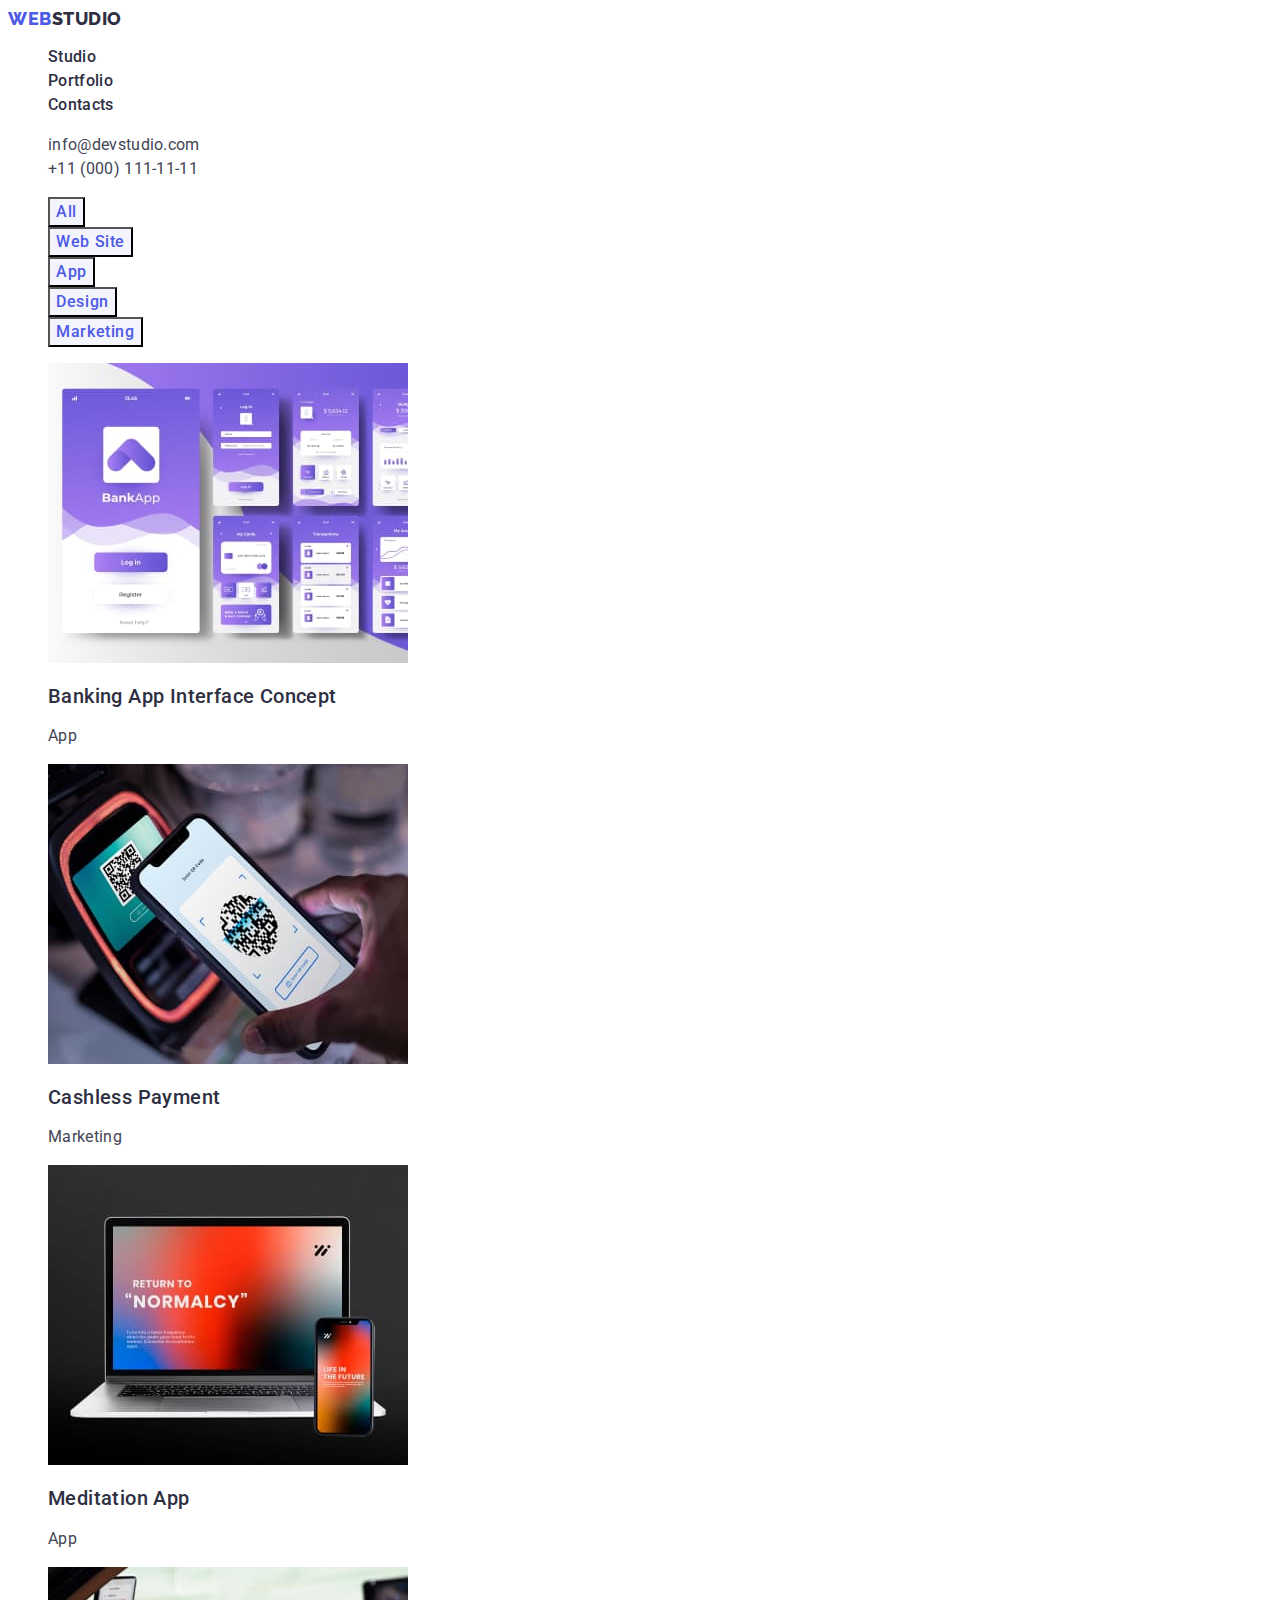
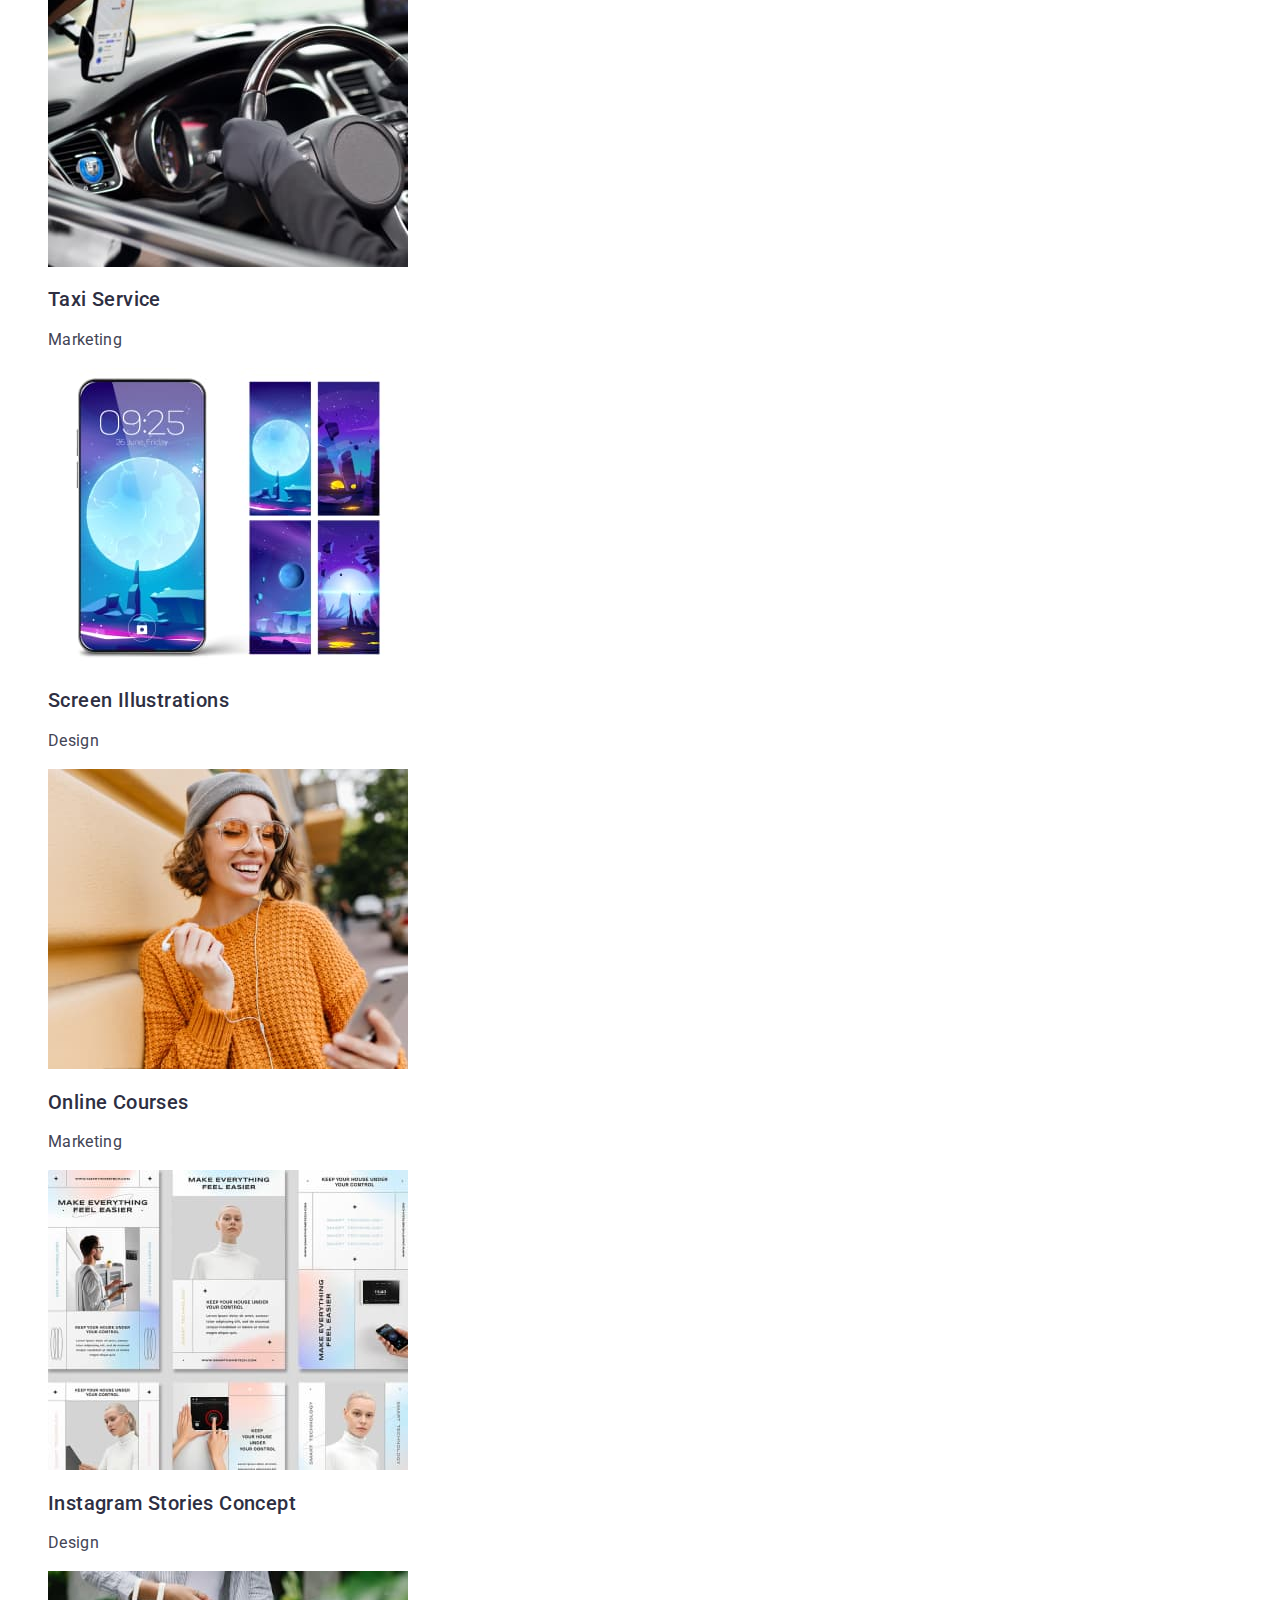
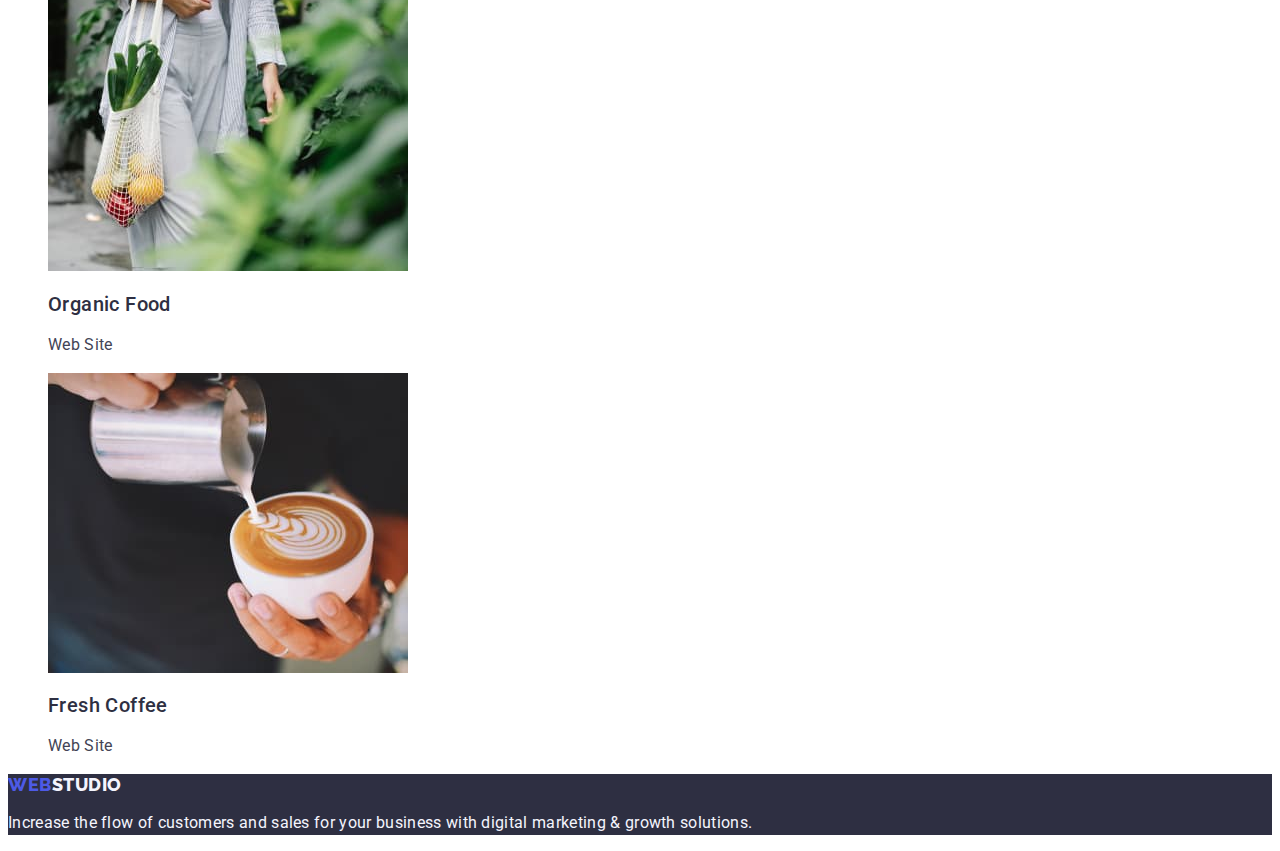
==== portfolio.html @ 38e93a8c "start" ====
<!DOCTYPE html>
<html lang="en">

<head>
    <meta charset="UTF-8">
    <meta http-equiv="X-UA-Compatible" content="IE=edge">
    <meta name="viewport" content="width=device-width, initial-scale=1.0">
    <link rel="preconnect" href="https://fonts.googleapis.com">
    <link rel="preconnect" href="https://fonts.gstatic.com" crossorigin>
    <link
        href="https://fonts.googleapis.com/css2?family=Raleway:wght@800&family=Roboto:wght@400;500;700;900&display=swap"
        rel="stylesheet">
    <title>WEBSTUDIO</title>
    <link rel="stylesheet" href="./css/styles.css">
</head>

<body>
    <header class="header">
        <nav class="header-title">
            <a href="./index.html" class="header-logo link">Web<span class="span">Studio</span></a>
            <ul class="header-navigation list">
                <li><a href="./index.html" class="header-navigation-item link">Studio</a></li>
                <li><a href="./portfolio.html" class="header-navigation-item link">Portfolio</a></li>
                <li><a href="" class="header-navigation-item link">Contacts</a></li>
            </ul>
        </nav>
        <address class="header-adress list">
            <ul class="header-adress-navigation list">
                <li><a href=" mailto:info@devstudio.com" class="header-adress-item link">info@devstudio.com</a>
                </li>
                <li><a href="tel:+110001111111" class="header-adress-item link">+11 (000) 111-11-11</a></li>
            </ul>
        </address>
    </header>

    <main>
        <section class="section">
            <h1 hidden>Product</h1>

            <ul class="section-list list">
                <li><button type="button" class="button-list">All</button></li>
                <li><button type="button" class="button-list">Web Site</button></li>
                <li><button type="button" class="button-list">App</button></li>
                <li><button type="button" class="button-list">Design</button></li>
                <li><button type="button" class="button-list">Marketing</button></li>
            </ul>

            <ul class="section-list list">
                <li>
                    <a class="portfolio-link link">
                        <img src="./images/img8.jpg" alt="Banking App Interface Concept" class="img-product" width="360"
                            height="300">
                        <h2 class="section-title">Banking App Interface Concept</h2>
                        <p class="section-text">App</p>
                    </a>
                </li>
                <li>
                    <a class="portfolio-link link">
                        <img src="./images/img9.jpg" alt="Cashless Payment" class="img-product" width="360"
                            height="300">
                        <h2 class="section-title">Cashless Payment</h2>
                        <p class="section-text">Marketing</p>
                    </a>
                </li>
                <li>
                    <a class="product link">
                        <img src="./images/img10.jpg" alt="Meditation App" class="img-product" width="360" height="300">
                        <h2 class="section-title">Meditation App</h2>
                        <p class="section-text">App</p>
                    </a>
                </li>


                <li>
                    <a class="product link">
                        <img src="./images/img11.jpg" alt="Taxi Service" class="img-product" width="360" height="300">
                        <h2 class="section-title">Taxi Service</h2>
                        <p class="section-text">Marketing</p>
                    </a>
                </li>
                <li>
                    <a class="product link">
                        <img src="./images/img12.jpg" alt="Screen Illustrations" class="img-product" width="360"
                            height="300">
                        <h2 class="section-title">Screen Illustrations</h2>
                        <p class="section-text">Design</p>
                    </a>
                </li>
                <li>
                    <a class="product link">
                        <img src="./images/img13.jpg" alt="Online Courses" class="img-product" width="360" height="300">
                        <h2 class="section-title">Online Courses</h2>
                        <p class="section-text">Marketing</p>
                    </a>
                </li>


                <li>
                    <a class="product link">
                        <img src="./images/img14.jpg" alt="Instagram Stories Concept" class="img-product" width="360"
                            height="300">
                        <h2 class="section-title">Instagram Stories Concept</h2>
                        <p class="section-text">Design</p>
                    </a>
                </li>
                <li>
                    <a class="product link">
                        <img src="./images/img15.jpg" alt="Organic Food" class="img-product" width="360" height="300">
                        <h2 class="section-title">Organic Food</h2>
                        <p class="section-text">Web Site</p>
                    </a>
                </li>
                <li>
                    <a class="product link">
                        <img src="./images/img16.jpg" alt="Fresh Coffee" class="img-product" width="360" height="300">
                        <h2 class="section-title">Fresh Coffee</h2>
                        <p class="section-text">Web Site</p>
                    </a>
                </li>
            </ul>
        </section>
    </main>

    <footer class="footer">
        <a href="./index.html" class="footer-logo link">Web<span class="span">Studio</span></a>
        <p class="footer-text">Increase the flow of customers and sales for your business with digital marketing &
            growth solutions.</p>
    </footer>
</body>

</html>
---- css/styles.css ----
:root {
    --background-color: #FFFFFF;
    --color: #4d5ae5;
    --color-two: #2E2F42;
    --color-portfolio:#434455;
    --color-three: #F4F4FD;
}

body {
    font-family:"Roboto",sans-serif;
    color: var(--color-portfolio);
    font-style: normal;
    background-color: var(--background-color);
    }

/*--------------HEADER------------*/

.header-logo {
    font-family:"Raleway",sans-serif;
    font-style: normal;
    font-weight: 800;
    font-size: 18px;
    line-height: 1.17;
    color: var(--color);
    letter-spacing: 0.03em;
    text-transform: uppercase;
    list-style-type: none;
}

.link {
text-decoration: none;
}

.span {
    color: var(--color-two);
}

.list {
    list-style: none;
}

.header-navigation-item {
    color: var(--color-two);
    font-weight: 500;
    font-size: 16px;
    line-height: 1.5;
    letter-spacing: 0.02em;
}

.header-navigation-item:hover,
.header-navigation-item:focus {
    color: #404BBF;
}

address{
    font-style: normal;
}

.header-adress-item {
    font-size: 16px;
    line-height: 1.5;
    letter-spacing: 0.02em;
    color: var(--color-portfolio);
    font-style: normal;
}
.header-adress-item:hover,
.header-adress-item:focus {
    color: #404BBF;
}

/*-----------MAIN------------------*/

.section-main {
    background-color: var(--color-two);
}

.main {
    font-weight: 700;
    font-size: 56px;
    line-height: 1.07;
    text-align: center;
    letter-spacing: 0.02em;
    color: var(--background-color);
}

.main-item {
background-color: #FFFFFF;
}

.main-button {
    font-family: "Roboto", sans-serif;
    font-style: normal;
    font-weight: 500;
    font-size: 16px;
    line-height:1.5;    
    color: var(--background-color);
    background-color: #4D5AE5;
    letter-spacing: 0.04em;
    cursor: pointer;
}

.main-button:focus {
    background-color: #404BBF;
}
.main-button:hover {
    background-color: #404BBF;
}

.main-title {
    font-weight: 500;
    font-size: 20px;
    line-height: 1.2;
    letter-spacing: 0.02em;
    color: var(--color-two);
}

.main-text {
    font-size: 16px;
    line-height: 1.5;
    letter-spacing: 0.02em;
    color: var(--color-portfolio);
    
}

.main-product {
    font-size: 36px;
    line-height: 1.11;
    text-align: center;
    letter-spacing: 0.02em;
    color: var(--color-two);
    text-transform: capitalize;
}

.section-three {
    background-color: #F4F4FD;
}
.team { 
    font-size: 36px;
    line-height: 1.11;
    text-align: center;
    letter-spacing: 0.02em;
    text-transform: capitalize;
    color: var(--color-two);
}

.team-img-one {
    background-color: #FFFFFF;
}

.team-person {
    font-weight: 500;
    font-size: 20px;
    line-height: 1.2;
    letter-spacing: 0.02em;
    color: var(--color-two);
}


/*------------FOOTER---------*/
.footer {
background: var(--color-two);
}

.footer-logo {
    font-family: 'Raleway', sans-serif;;
    font-style: normal;
    font-weight: 800;
    font-size: 18px;
    line-height: 1.17;
    letter-spacing: 0.03em;
    text-transform: uppercase;
    color: var(--color);
    background-color: var(var(--color-two));
}

.footer-logo span {
    color: #f4f4fd;
}

.footer-text {
    font-size: 16px;
    line-height: 1.5;
    color: var(--color-three);
    letter-spacing: 0.02em;
}

/*-----------PORTFOLIO---------*/

.section-list {
    list-style-type: none;
}

.button-list {
    font-family: "Roboto", sans-serif;
    font-style: normal;
    font-weight: 500;
    font-size: 16px;
    line-height: 1.5;
    letter-spacing: 0.04em;
    color: var(--color);
    background-color: var(--color-three);
    cursor: pointer;
}

.button-list:hover {
    color: #FFFFFF;
    background-color: #404BBF;
}

.button-list:focus {
    color: #FFFFFF;
    background-color: #404BBF;
}
.section-title {
    font-weight: 500;
    font-size: 20px;
    line-height: 1.2;
    letter-spacing: 0.02em;
    color: var(--color-two);
}

.section-text {
    font-size: 16px;
    line-height: 1.5;
    letter-spacing: 0.02em;
    color: var(--color-portfolio);
}
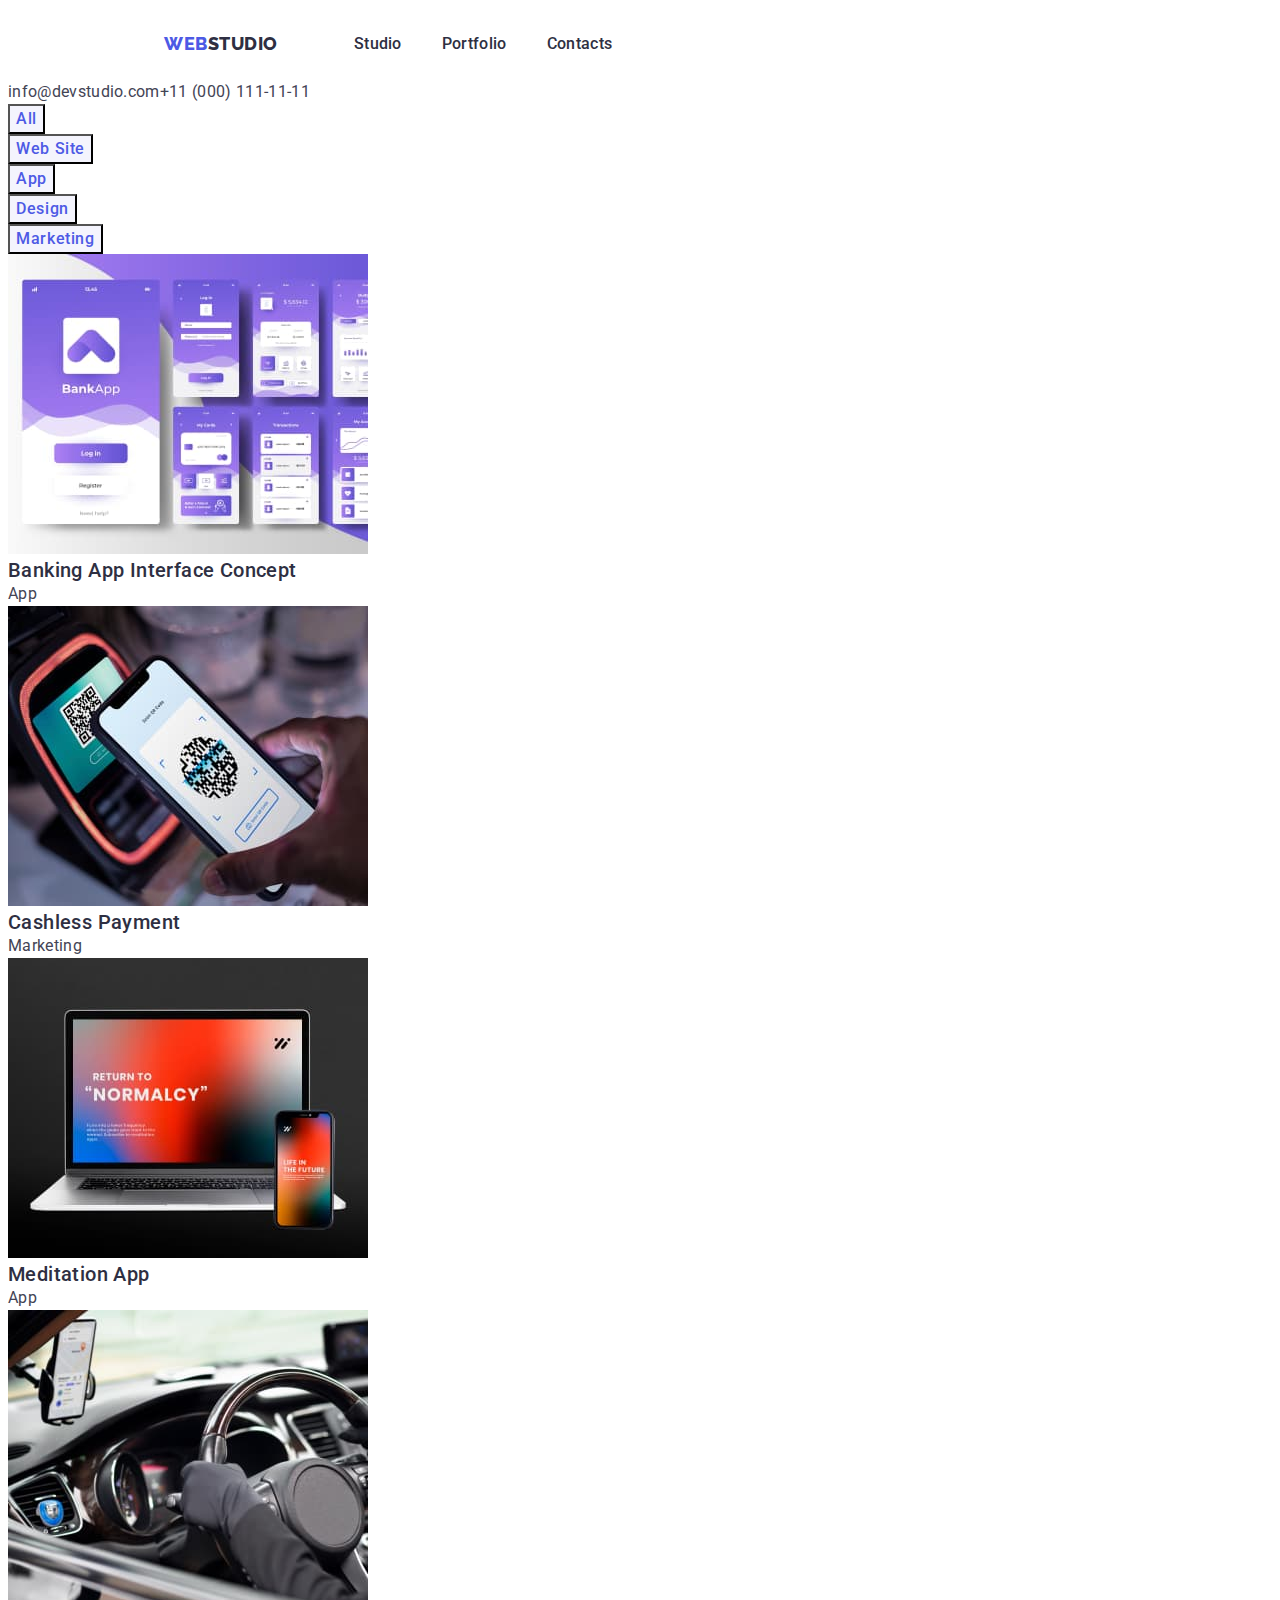
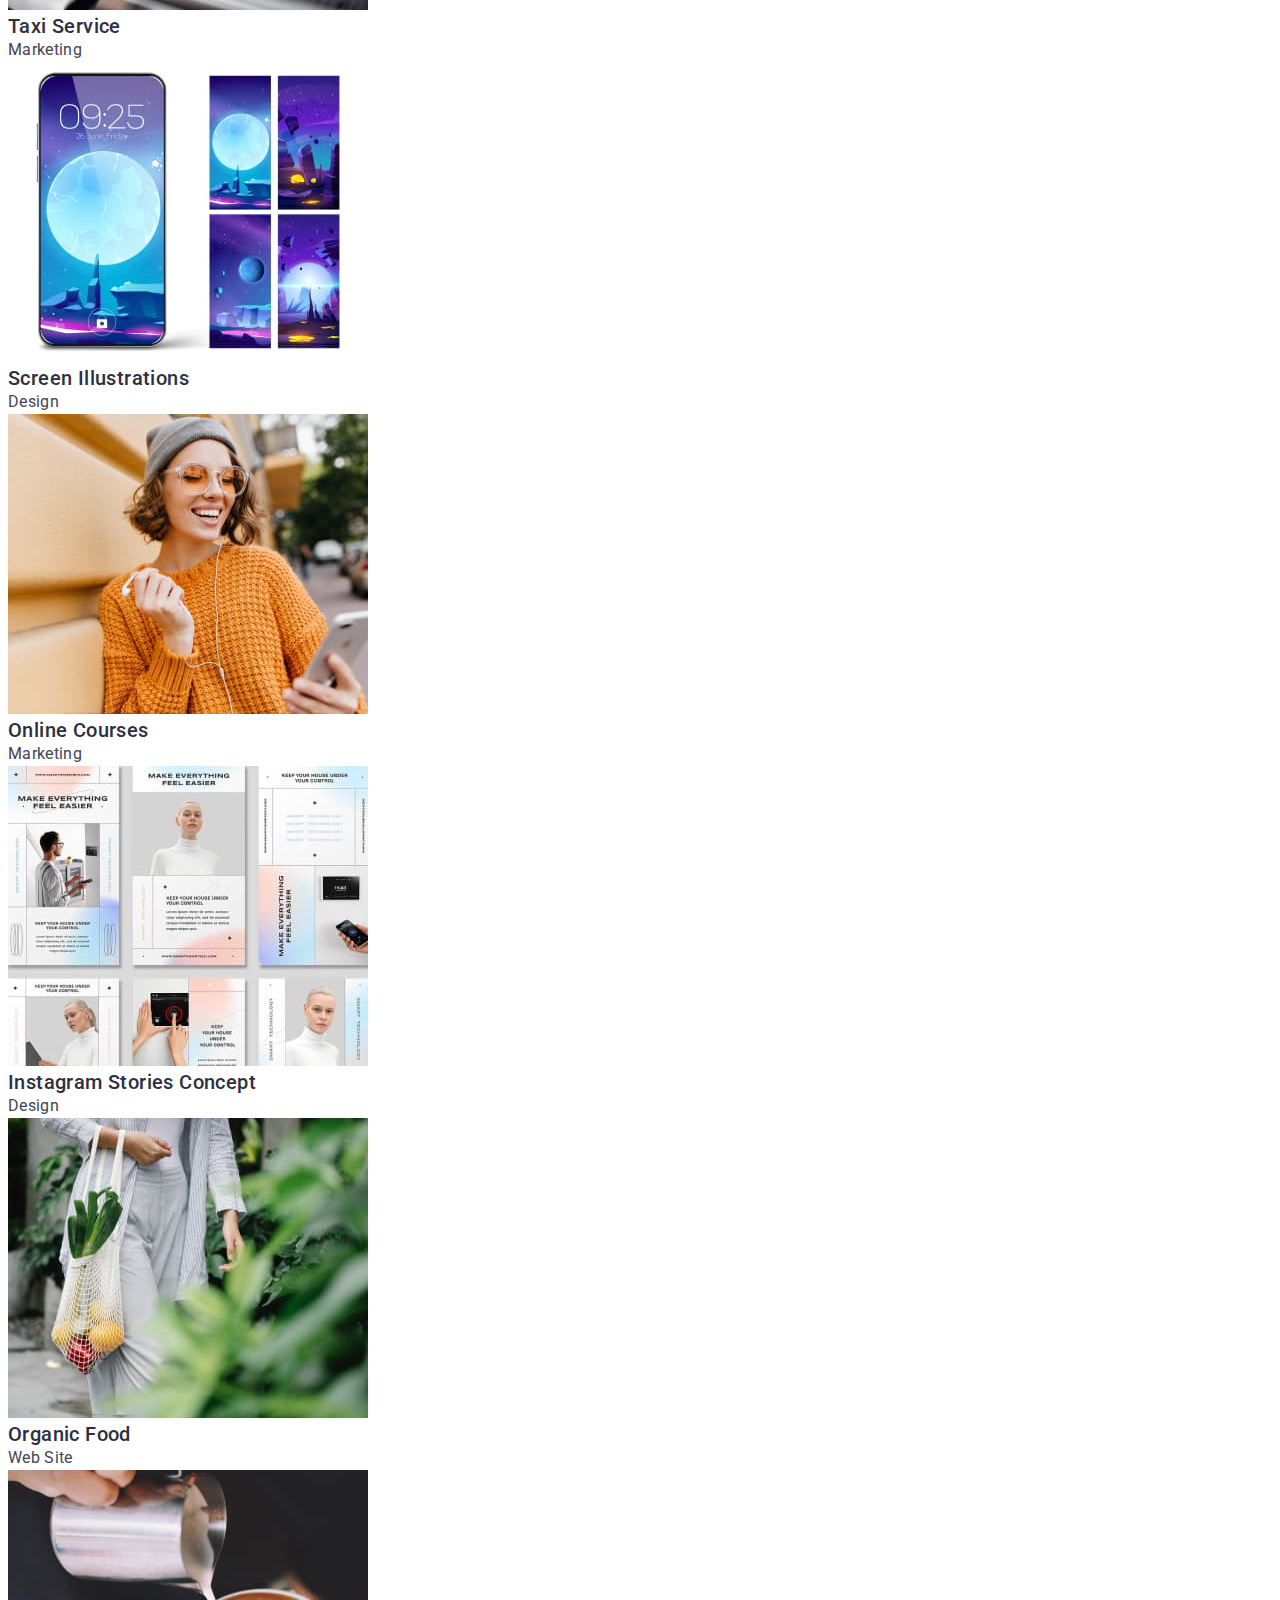
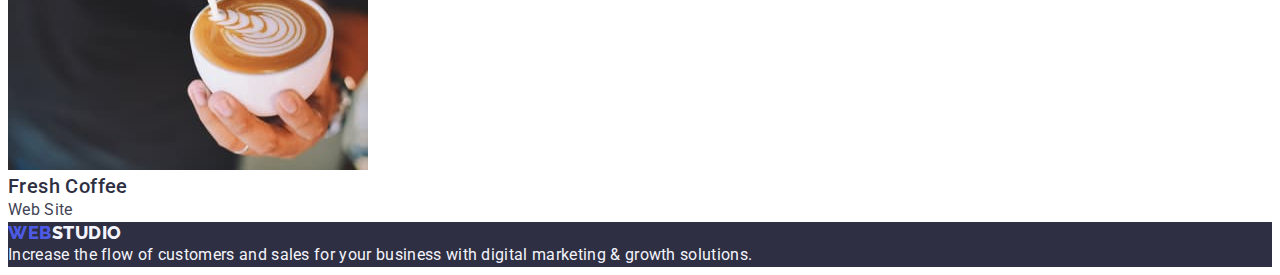
==== commit 6daedf17: "#1" ====
--- a/portfolio.html
+++ b/portfolio.html
@@ -11,6 +11,9 @@
         href="https://fonts.googleapis.com/css2?family=Raleway:wght@800&family=Roboto:wght@400;500;700;900&display=swap"
         rel="stylesheet">
     <title>WEBSTUDIO</title>
+    <link rel="stylesheet" href="https://cdnjs.cloudflare.com/ajax/libs/modern-normalize/2.0.0/modern-normalize.css"
+        integrity="sha512-gA2Bvu0/hw4oj0Lp8ZHjK+o3S4BE5m8d/wNVy6ktKLhHKPpWLQwv9ixzuWirWOakoJqlBdePq2NhoCaUOQ5npQ=="
+        crossorigin="anonymous" referrerpolicy="no-referrer" />
     <link rel="stylesheet" href="./css/styles.css">
 </head>
 
--- a/css/styles.css
+++ b/css/styles.css
@@ -14,7 +14,39 @@
     }
 
 /*--------------HEADER------------*/
-
+p, h1, h2, h3, h4, h5, h6 {
+    margin-top: 0;
+    margin-bottom: 0;
+}
+
+ul {
+    margin-top: 0;
+    margin-bottom: 0;
+    padding-left: 0;
+}
+
+.container {
+    width: 100%;
+    max-width: 1158px;
+    padding-left: 15px;
+    padding-right: 15px;
+    margin: 0 auto;
+}
+/* .header {
+    max-width: 1440px;
+} */
+
+.header-container {
+    display: flex;
+    flex-direction: row;
+    width: 100%;
+    max-width: 1440px;
+}
+.header-title {
+    display: flex;
+    flex-direction: row;
+    align-items: center;
+}
 .header-logo {
     font-family:"Raleway",sans-serif;
     font-style: normal;
@@ -25,6 +57,7 @@
     letter-spacing: 0.03em;
     text-transform: uppercase;
     list-style-type: none;
+    padding: 24px 76px 24px 156px;
 }
 
 .link {
@@ -38,6 +71,15 @@
 .list {
     list-style: none;
 }
+
+.header-navigation {
+    display: flex;
+    flex-direction: row;
+    align-items: flex-start;
+    gap: 40px;
+    padding: 24px 332px 24px 0;
+}
+
 
 .header-navigation-item {
     color: var(--color-two);
@@ -55,6 +97,11 @@
 address{
     font-style: normal;
 }
+.header-adress-navigation {
+        display: flex;
+        flex-direction: row;
+        align-items: center;
+}
 
 .header-adress-item {
     font-size: 16px;
@@ -62,7 +109,19 @@
     letter-spacing: 0.02em;
     color: var(--color-portfolio);
     font-style: normal;
-}
+  
+}
+
+.header-adress-item-one {
+padding: 24px 40px 24px 0;
+}
+
+.header-adress-item-two {
+margin: 24px 156px 24px 0;
+justify-content: center;
+align-content: center;
+}
+
 .header-adress-item:hover,
 .header-adress-item:focus {
     color: #404BBF;
@@ -72,6 +131,10 @@
 
 .section-main {
     background-color: var(--color-two);
+    width: 100%;
+    max-width: 1440px;
+    height: 100%;
+    max-height: 600px;
 }
 
 .main {
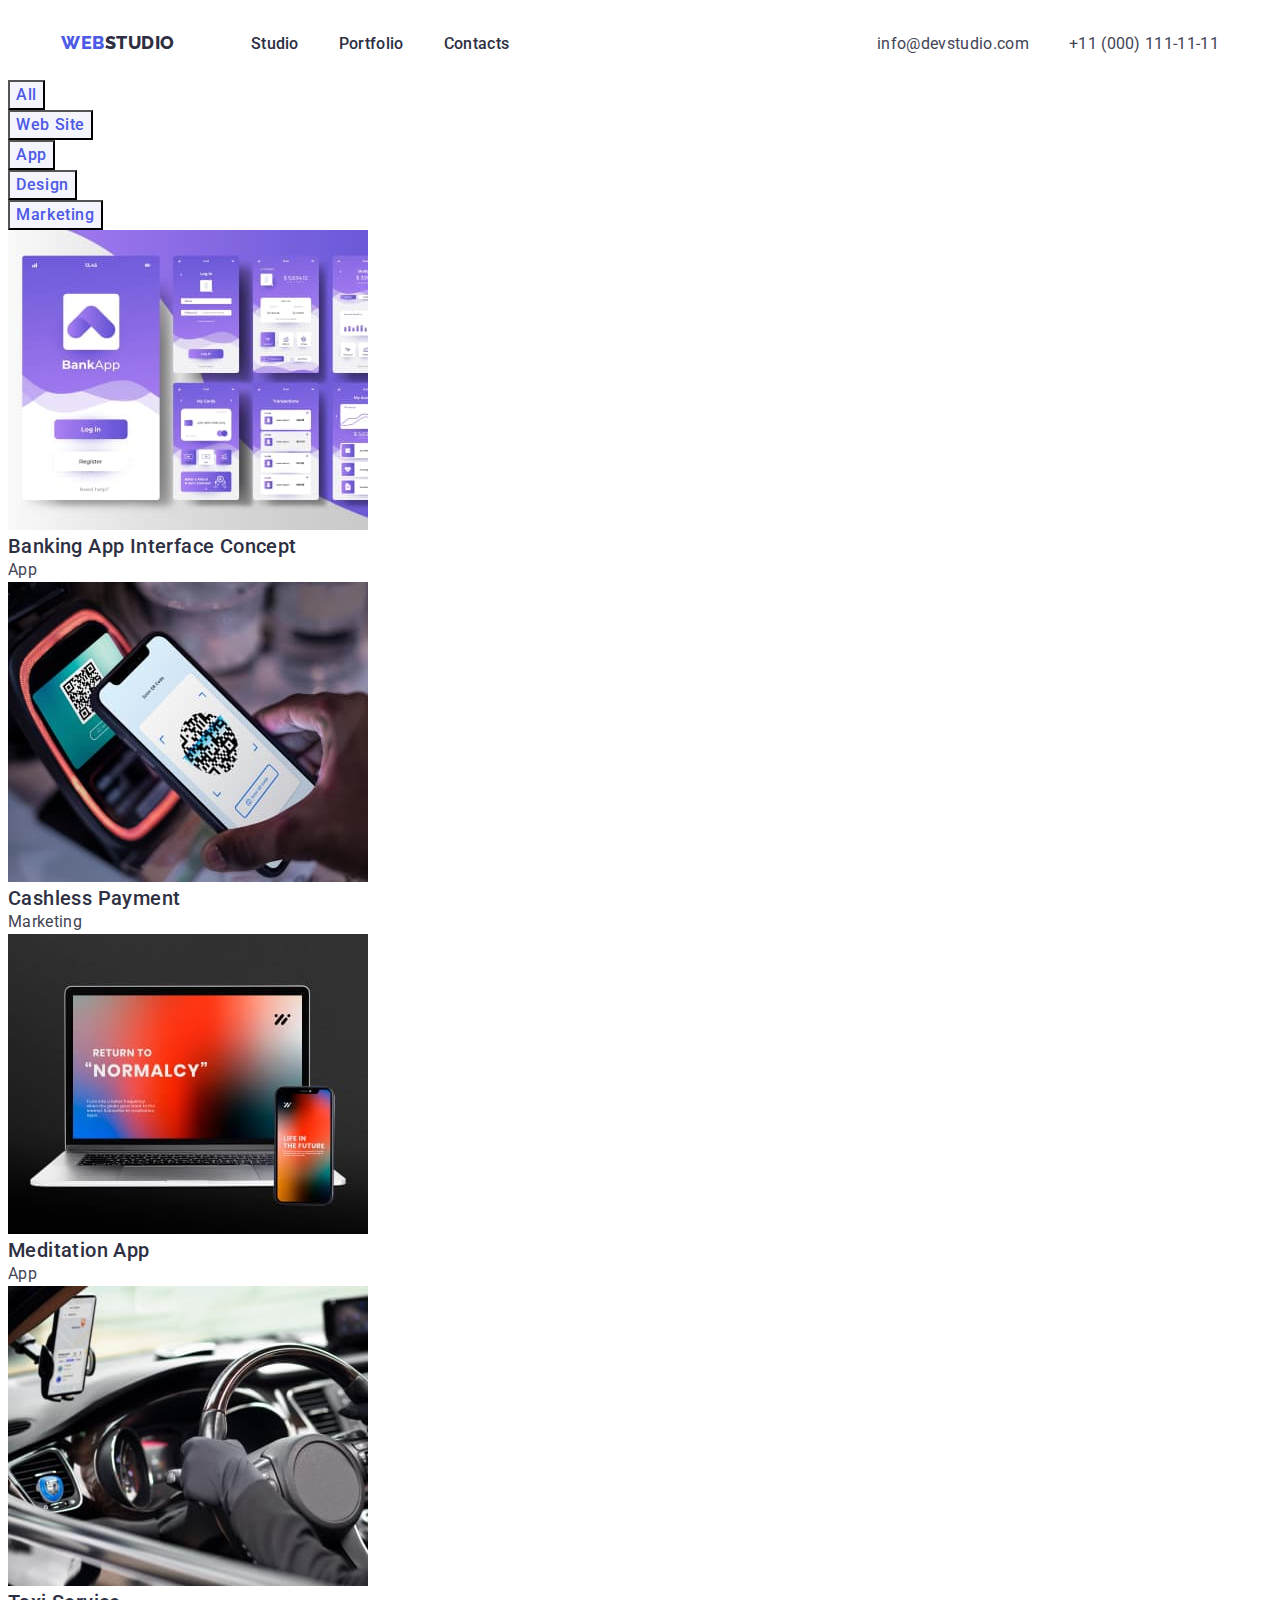
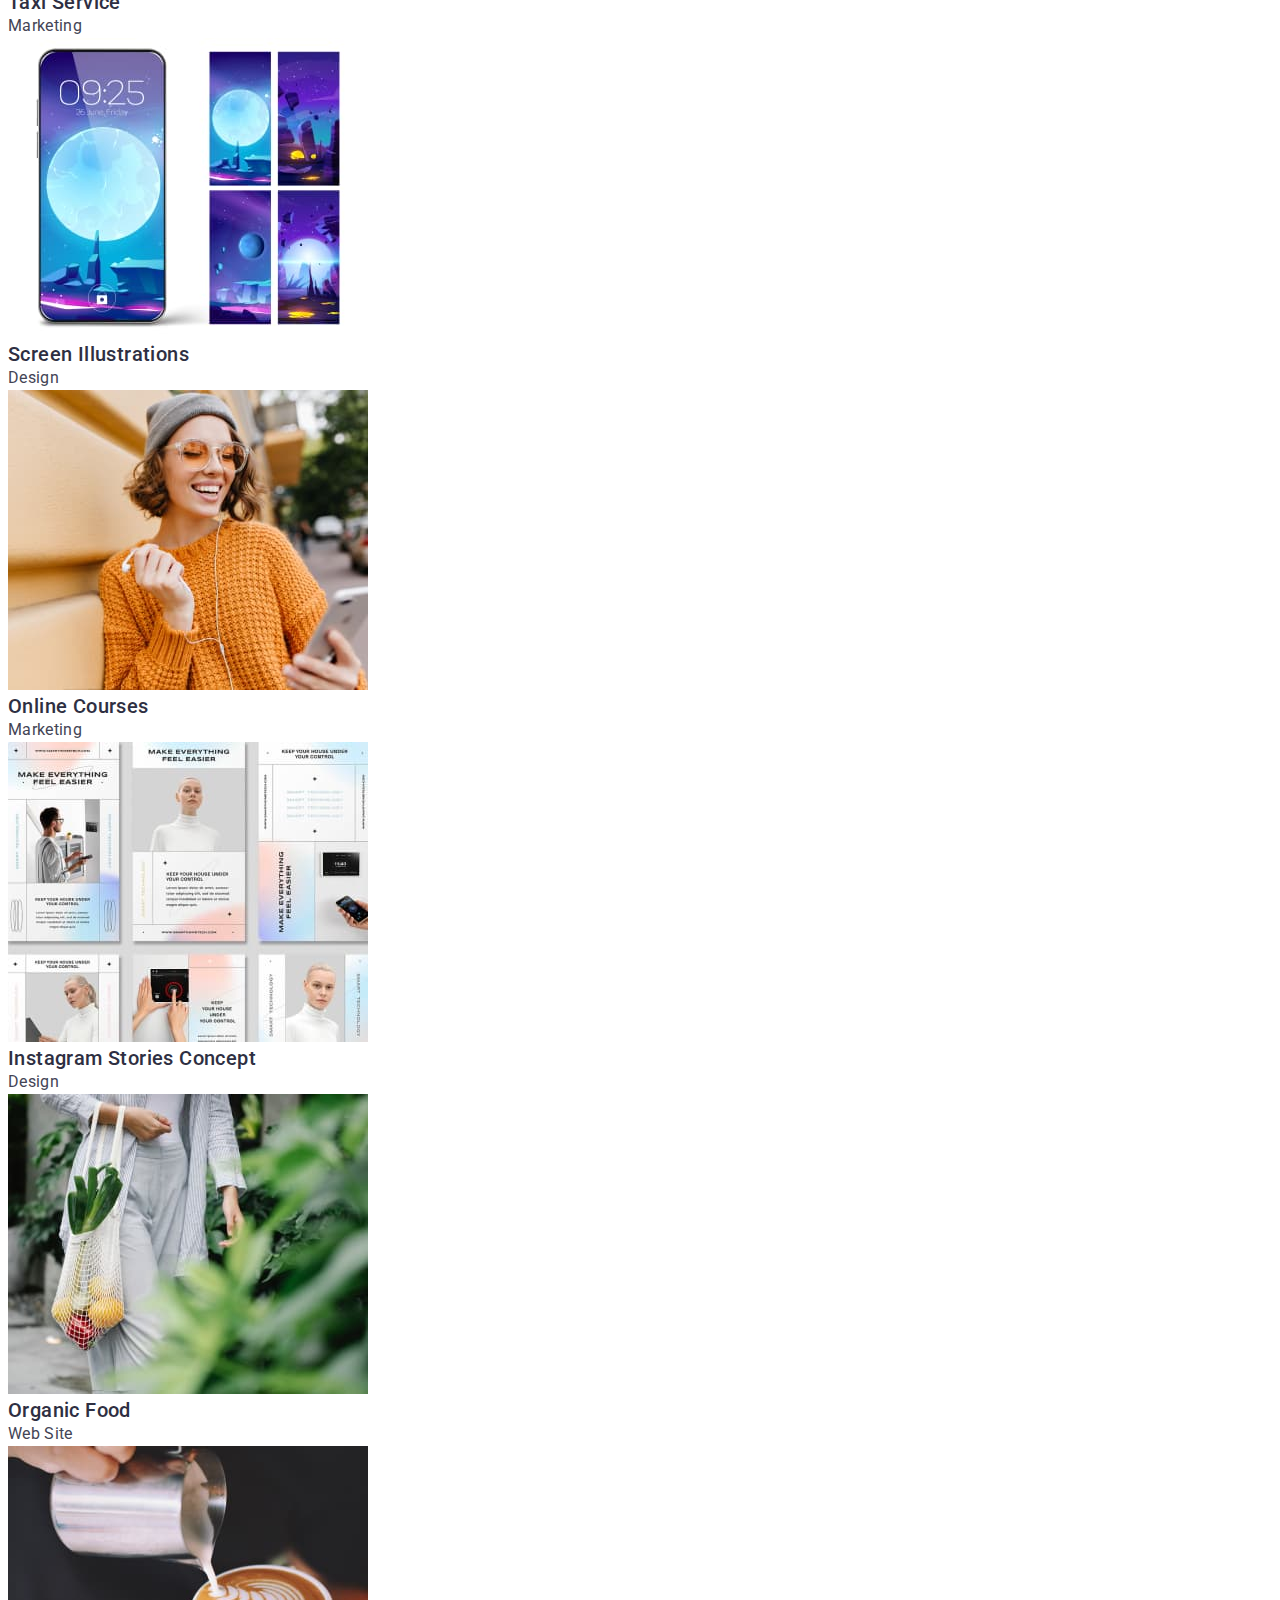
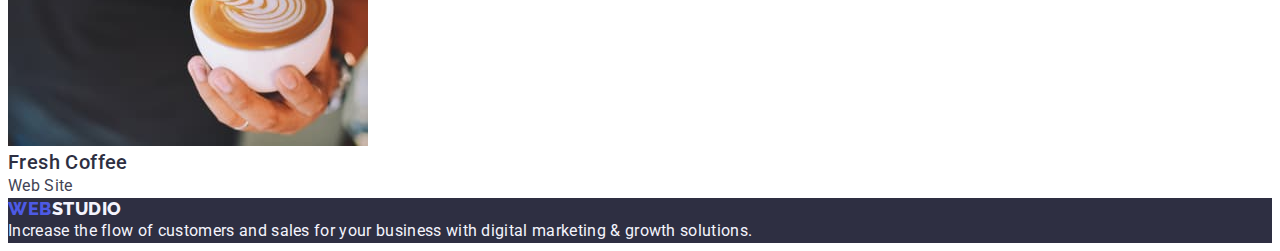
==== commit 9e7c9af9: "flex" ====
--- a/portfolio.html
+++ b/portfolio.html
@@ -19,21 +19,26 @@
 
 <body>
     <header class="header">
-        <nav class="header-title">
-            <a href="./index.html" class="header-logo link">Web<span class="span">Studio</span></a>
-            <ul class="header-navigation list">
-                <li><a href="./index.html" class="header-navigation-item link">Studio</a></li>
-                <li><a href="./portfolio.html" class="header-navigation-item link">Portfolio</a></li>
-                <li><a href="" class="header-navigation-item link">Contacts</a></li>
-            </ul>
-        </nav>
-        <address class="header-adress list">
-            <ul class="header-adress-navigation list">
-                <li><a href=" mailto:info@devstudio.com" class="header-adress-item link">info@devstudio.com</a>
-                </li>
-                <li><a href="tel:+110001111111" class="header-adress-item link">+11 (000) 111-11-11</a></li>
-            </ul>
-        </address>
+        <div class="container header-container">
+            <nav class="header-title">
+                <a href="./index.html" class="header-logo link">Web<span class="span">Studio</span></a>
+                <ul class="header-navigation list">
+                    <li><a href="./index.html" class="header-navigation-item link">Studio</a></li>
+                    <li><a href="./portfolio.html" class="header-navigation-item link">Portfolio</a></li>
+                    <li><a href="" class="header-navigation-item link">Contacts</a></li>
+                </ul>
+            </nav>
+
+            <address class="header-adress">
+                <ul class="header-adress-navigation list">
+                    <li><a href=" mailto:info@devstudio.com"
+                            class="header-adress-item link header-adress-item-one">info@devstudio.com</a>
+                    </li>
+                    <li><a href="tel:+110001111111" class="header-adress-item link header-adress-item-two">+11 (000)
+                            111-11-11</a></li>
+                </ul>
+            </address>
+        </div>
     </header>
 
     <main>
--- a/css/styles.css
+++ b/css/styles.css
@@ -25,28 +25,37 @@
     padding-left: 0;
 }
 
+.header {
+    padding-top: 24px;
+    padding-bottom: 24px;
+}
 .container {
+    max-width: 1158px;
     width: 100%;
-    max-width: 1158px;
     padding-left: 15px;
     padding-right: 15px;
     margin: 0 auto;
 }
-/* .header {
-    max-width: 1440px;
-} */
-
+
+.header-navigation {
+    display: flex;
+    max-width: 261px;
+    gap: 40px;
+}
+
+.header-adress-navigation {
+    display: flex;
+    gap: 40px;
+}
+
+.header-title {
+    display: flex;
+    flex-grow: 1;
+}
 .header-container {
     display: flex;
-    flex-direction: row;
-    width: 100%;
-    max-width: 1440px;
-}
-.header-title {
-    display: flex;
-    flex-direction: row;
-    align-items: center;
-}
+}
+
 .header-logo {
     font-family:"Raleway",sans-serif;
     font-style: normal;
@@ -57,7 +66,7 @@
     letter-spacing: 0.03em;
     text-transform: uppercase;
     list-style-type: none;
-    padding: 24px 76px 24px 156px;
+    padding-right: 76px;
 }
 
 .link {
@@ -72,13 +81,13 @@
     list-style: none;
 }
 
-.header-navigation {
+/* .header-navigation {
     display: flex;
     flex-direction: row;
     align-items: flex-start;
     gap: 40px;
     padding: 24px 332px 24px 0;
-}
+} */
 
 
 .header-navigation-item {
@@ -97,11 +106,11 @@
 address{
     font-style: normal;
 }
-.header-adress-navigation {
+/* .header-adress-navigation {
         display: flex;
         flex-direction: row;
         align-items: center;
-}
+} */
 
 .header-adress-item {
     font-size: 16px;
@@ -112,15 +121,15 @@
   
 }
 
-.header-adress-item-one {
+/* .header-adress-item-one {
 padding: 24px 40px 24px 0;
-}
-
-.header-adress-item-two {
+} */
+
+/* .header-adress-item-two {
 margin: 24px 156px 24px 0;
 justify-content: center;
 align-content: center;
-}
+} */
 
 .header-adress-item:hover,
 .header-adress-item:focus {
@@ -129,13 +138,16 @@
 
 /*-----------MAIN------------------*/
 
-.section-main {
+.main-container{
     background-color: var(--color-two);
+    padding: 188px 472px 292px 472px;
     width: 100%;
-    max-width: 1440px;
-    height: 100%;
-    max-height: 600px;
-}
+        max-width: 1440px;
+        height: 100%;
+        max-height: 600px;
+       
+
+} 
 
 .main {
     font-weight: 700;
@@ -144,6 +156,10 @@
     text-align: center;
     letter-spacing: 0.02em;
     color: var(--background-color);
+    margin-bottom: 48px;
+    max-width: 496px;
+    max-height: 120px;
+
 }
 
 .main-item {
@@ -160,6 +176,7 @@
     background-color: #4D5AE5;
     letter-spacing: 0.04em;
     cursor: pointer;
+   
 }
 
 .main-button:focus {
@@ -175,8 +192,23 @@
     line-height: 1.2;
     letter-spacing: 0.02em;
     color: var(--color-two);
-}
-
+    margin-bottom: 8px;
+    min-width: 264px;
+
+}
+
+.section-container {
+    max-width: 1440px;
+    width: 100%;
+}
+.main-one {
+    display: flex;
+    padding: 120px 156px 120px 144px;
+    max-width: 1128px;
+    width: 100%;
+    gap: 24px;
+ 
+}
 .main-text {
     font-size: 16px;
     line-height: 1.5;
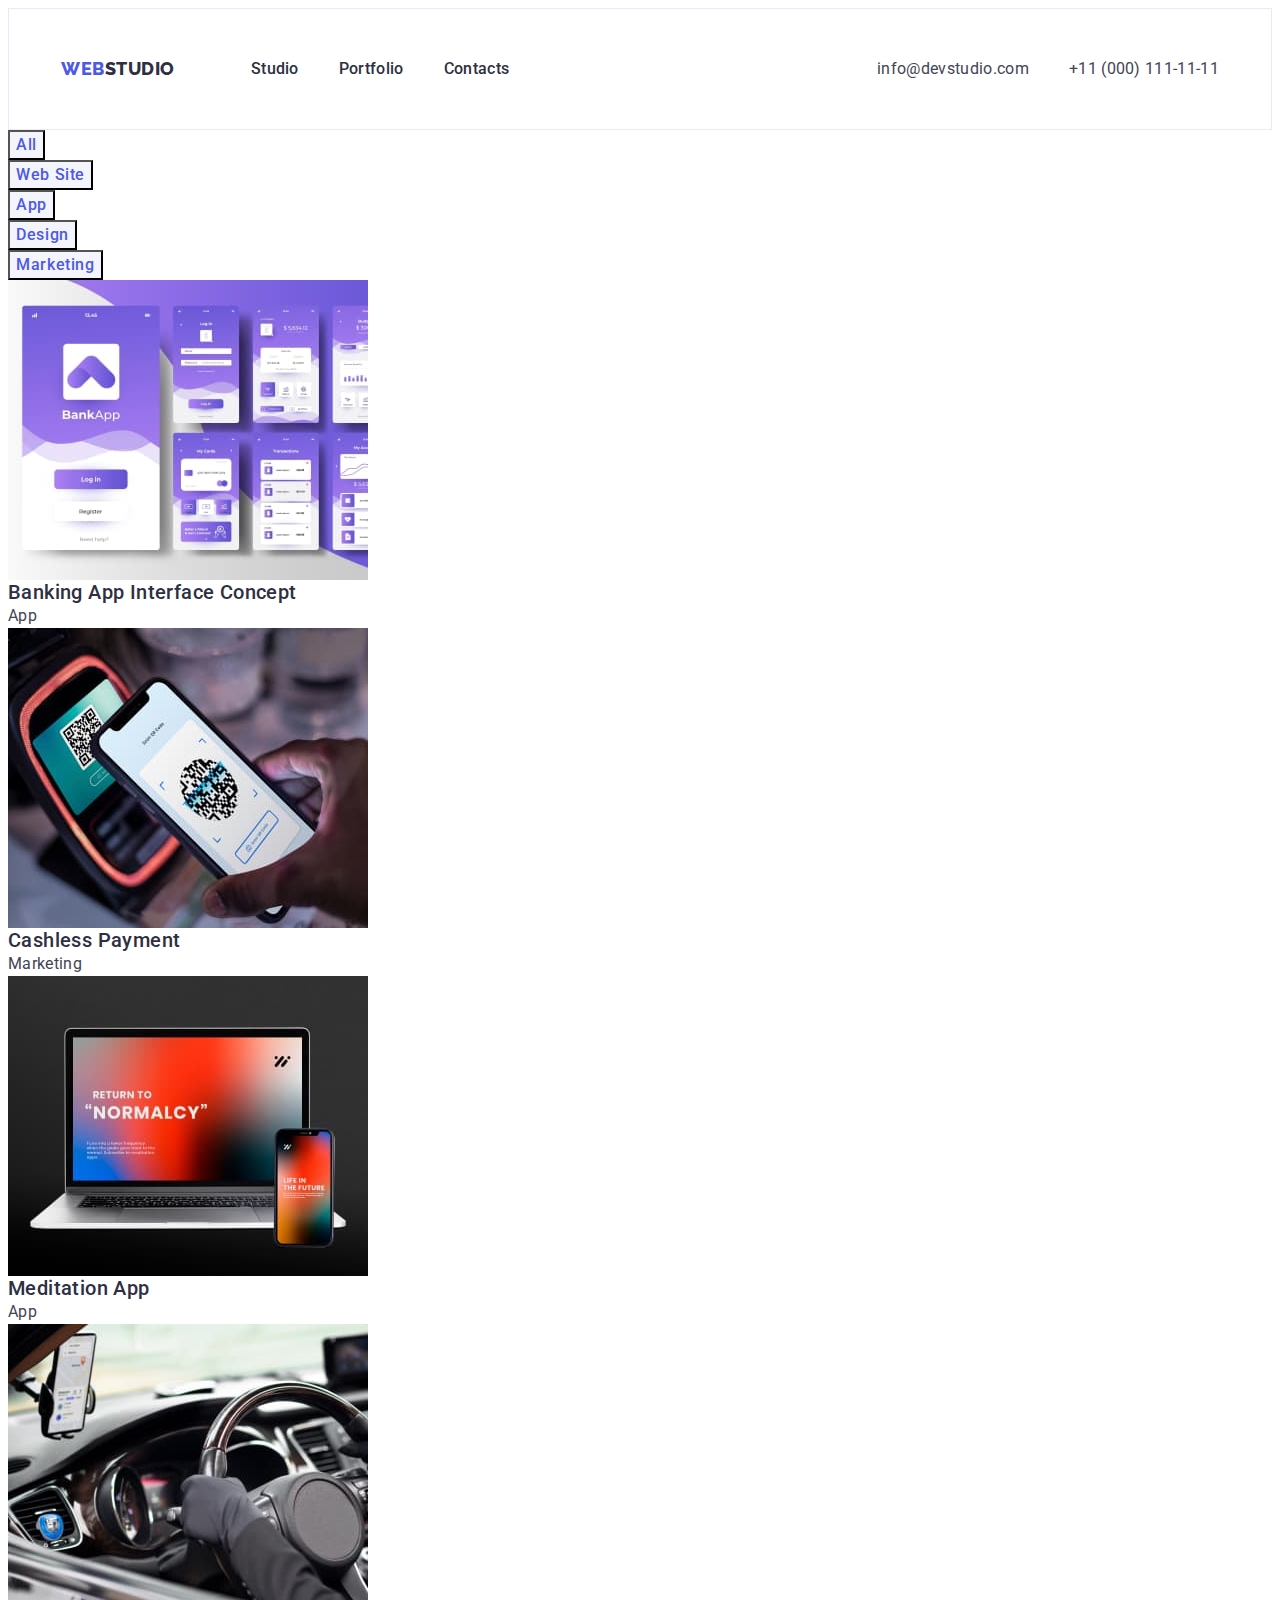
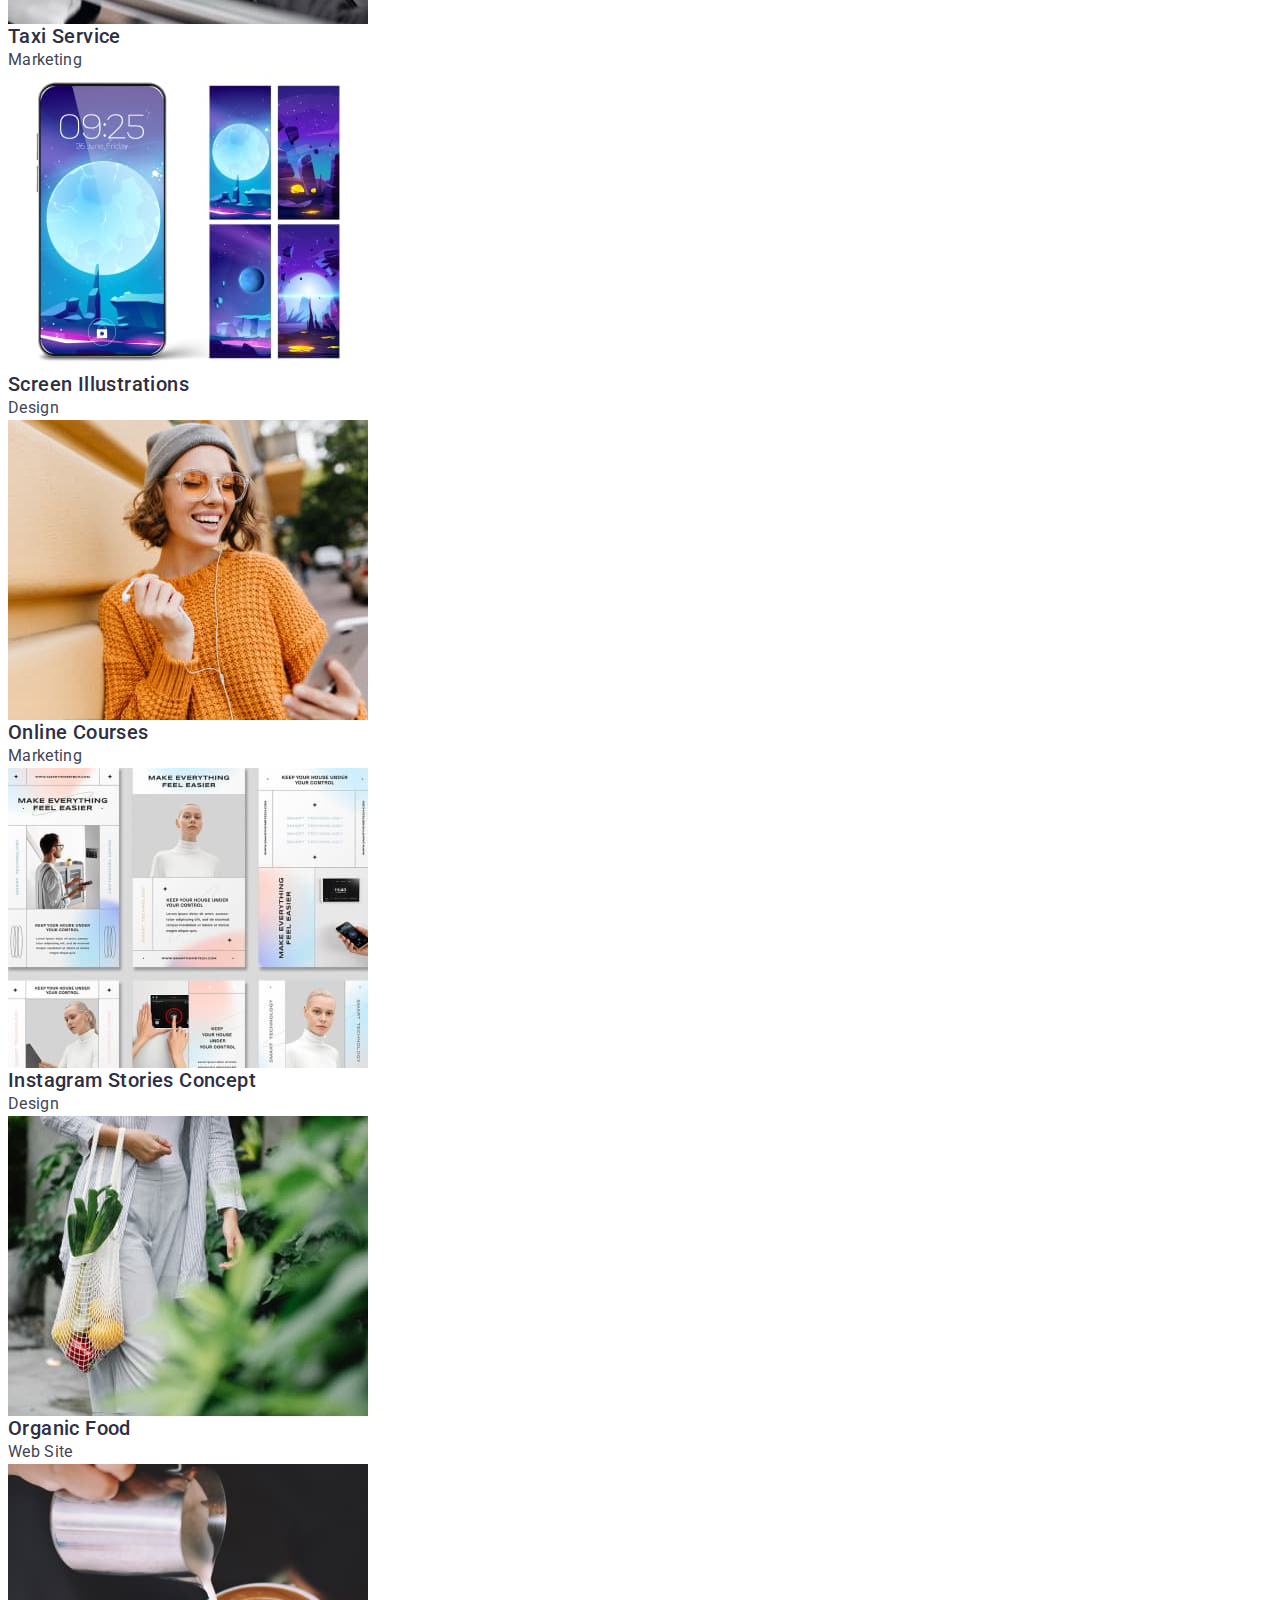
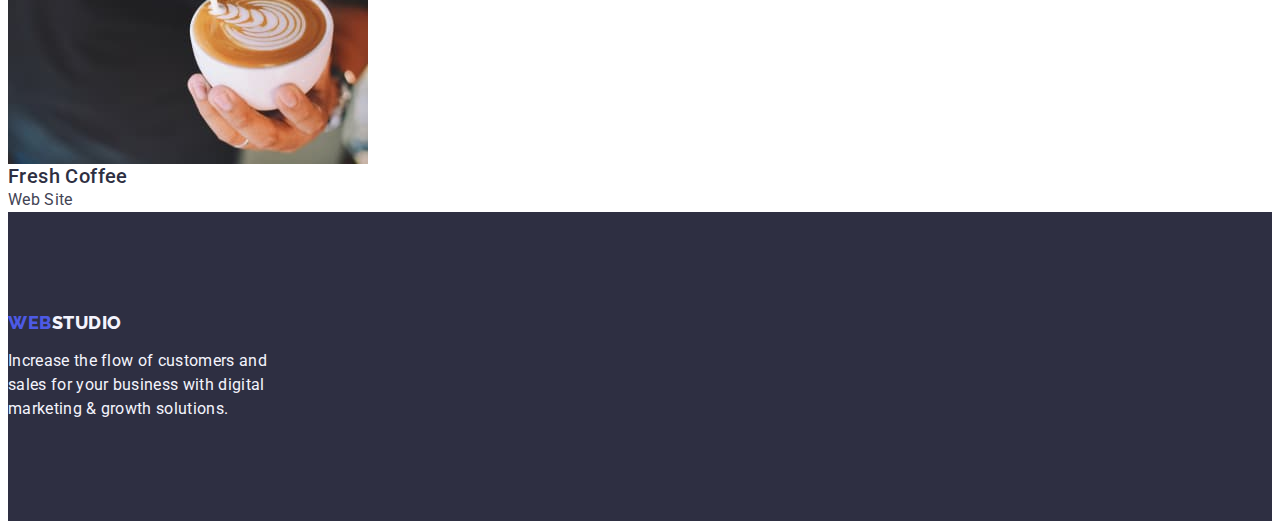
==== commit 0c137d0c: "flex index" ====
--- a/portfolio.html
+++ b/portfolio.html
@@ -11,8 +11,8 @@
         href="https://fonts.googleapis.com/css2?family=Raleway:wght@800&family=Roboto:wght@400;500;700;900&display=swap"
         rel="stylesheet">
     <title>WEBSTUDIO</title>
-    <link rel="stylesheet" href="https://cdnjs.cloudflare.com/ajax/libs/modern-normalize/2.0.0/modern-normalize.css"
-        integrity="sha512-gA2Bvu0/hw4oj0Lp8ZHjK+o3S4BE5m8d/wNVy6ktKLhHKPpWLQwv9ixzuWirWOakoJqlBdePq2NhoCaUOQ5npQ=="
+    <link rel="stylesheet" href="https://cdnjs.cloudflare.com/ajax/libs/modern-normalize/2.0.0/modern-normalize.min.css"
+        integrity="sha512-4xo8blKMVCiXpTaLzQSLSw3KFOVPWhm/TRtuPVc4WG6kUgjH6J03IBuG7JZPkcWMxJ5huwaBpOpnwYElP/m6wg=="
         crossorigin="anonymous" referrerpolicy="no-referrer" />
     <link rel="stylesheet" href="./css/styles.css">
 </head>
--- a/css/styles.css
+++ b/css/styles.css
@@ -25,9 +25,13 @@
     padding-left: 0;
 }
 
+img {
+    display: block;
+}
 .header {
     padding-top: 24px;
     padding-bottom: 24px;
+    border: 1px solid #e7e9fc;
 }
 .container {
     max-width: 1158px;
@@ -46,11 +50,13 @@
 .header-adress-navigation {
     display: flex;
     gap: 40px;
+    padding: 24px 0;
 }
 
 .header-title {
     display: flex;
     flex-grow: 1;
+    align-items: center;
 }
 .header-container {
     display: flex;
@@ -66,7 +72,7 @@
     letter-spacing: 0.03em;
     text-transform: uppercase;
     list-style-type: none;
-    padding-right: 76px;
+    margin-right: 76px;
 }
 
 .link {
@@ -80,14 +86,6 @@
 .list {
     list-style: none;
 }
-
-/* .header-navigation {
-    display: flex;
-    flex-direction: row;
-    align-items: flex-start;
-    gap: 40px;
-    padding: 24px 332px 24px 0;
-} */
 
 
 .header-navigation-item {
@@ -106,11 +104,6 @@
 address{
     font-style: normal;
 }
-/* .header-adress-navigation {
-        display: flex;
-        flex-direction: row;
-        align-items: center;
-} */
 
 .header-adress-item {
     font-size: 16px;
@@ -121,15 +114,6 @@
   
 }
 
-/* .header-adress-item-one {
-padding: 24px 40px 24px 0;
-} */
-
-/* .header-adress-item-two {
-margin: 24px 156px 24px 0;
-justify-content: center;
-align-content: center;
-} */
 
 .header-adress-item:hover,
 .header-adress-item:focus {
@@ -138,15 +122,16 @@
 
 /*-----------MAIN------------------*/
 
+.section-main {
+    padding: 188px 0;
+}
 .main-container{
     background-color: var(--color-two);
-    padding: 188px 472px 292px 472px;
+    /* padding: 188px 472px 292px 472px; */
     width: 100%;
-        max-width: 1440px;
-        height: 100%;
-        max-height: 600px;
-       
-
+    max-width: 1440px;
+    height: 100%;
+    max-height: 600px;
 } 
 
 .main {
@@ -164,6 +149,8 @@
 
 .main-item {
 background-color: #FFFFFF;
+width: calc((100% - 72px) / 4);
+border-radius: 0px 0px 4px 4px;
 }
 
 .main-button {
@@ -176,6 +163,11 @@
     background-color: #4D5AE5;
     letter-spacing: 0.04em;
     cursor: pointer;
+    display: block;
+    min-width: 169px;
+    height: 56px;
+    border: none;
+    border-radius: 4px;
    
 }
 
@@ -197,13 +189,31 @@
 
 }
 
+.section-one {
+    padding: 120px 0;
+}
 .section-container {
     max-width: 1440px;
     width: 100%;
 }
+
+.visually-hidden {
+    position: absolute;
+    width: 1px;
+    height: 1px;
+    margin: -1px;
+    border: 0;
+    padding: 0;
+
+    white-space: nowrap;
+    clip-path: inset(100%);
+    clip: rect(0 0 0 0);
+    overflow: hidden;
+}
+
 .main-one {
     display: flex;
-    padding: 120px 156px 120px 144px;
+    /* padding: 120px 156px 120px 144px; */
     max-width: 1128px;
     width: 100%;
     gap: 24px;
@@ -214,6 +224,7 @@
     line-height: 1.5;
     letter-spacing: 0.02em;
     color: var(--color-portfolio);
+    text-align: center;
     
 }
 
@@ -224,10 +235,16 @@
     letter-spacing: 0.02em;
     color: var(--color-two);
     text-transform: capitalize;
+    margin-bottom: 72px;
+}
+
+.section-two {
+    padding-bottom: 120px;
 }
 
 .section-three {
     background-color: #F4F4FD;
+    padding: 120px 0;
 }
 .team { 
     font-size: 36px;
@@ -236,8 +253,12 @@
     letter-spacing: 0.02em;
     text-transform: capitalize;
     color: var(--color-two);
-}
-
+    margin-bottom: 72px;
+}
+
+.position {
+    padding: 32px 16px;
+}
 .team-img-one {
     background-color: #FFFFFF;
 }
@@ -248,12 +269,15 @@
     line-height: 1.2;
     letter-spacing: 0.02em;
     color: var(--color-two);
+    text-align: center;
+    margin-bottom: 8px;
 }
 
 
 /*------------FOOTER---------*/
 .footer {
 background: var(--color-two);
+padding: 100px 0;
 }
 
 .footer-logo {
@@ -266,6 +290,8 @@
     text-transform: uppercase;
     color: var(--color);
     background-color: var(var(--color-two));
+    display: inline-block;
+    margin-bottom: 16px;
 }
 
 .footer-logo span {
@@ -277,6 +303,7 @@
     line-height: 1.5;
     color: var(--color-three);
     letter-spacing: 0.02em;
+    max-width: 264px;
 }
 
 /*-----------PORTFOLIO---------*/
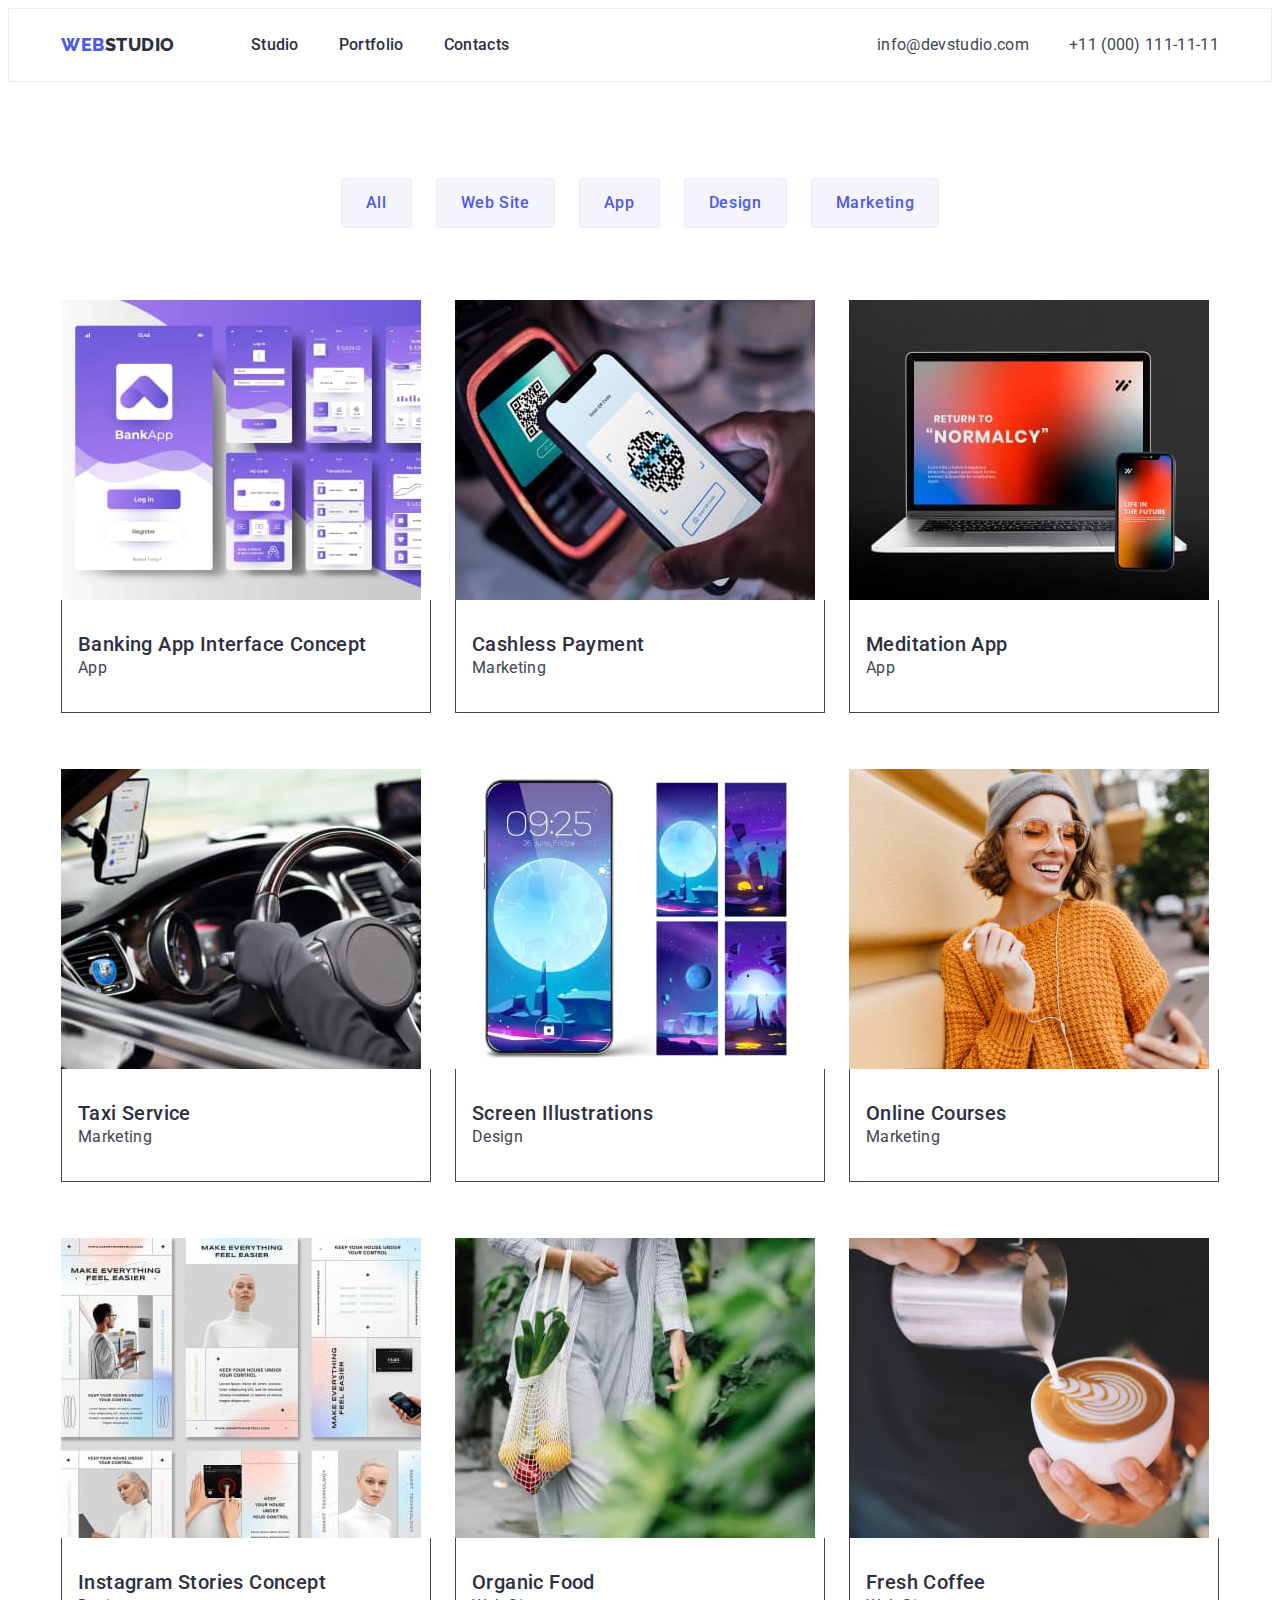
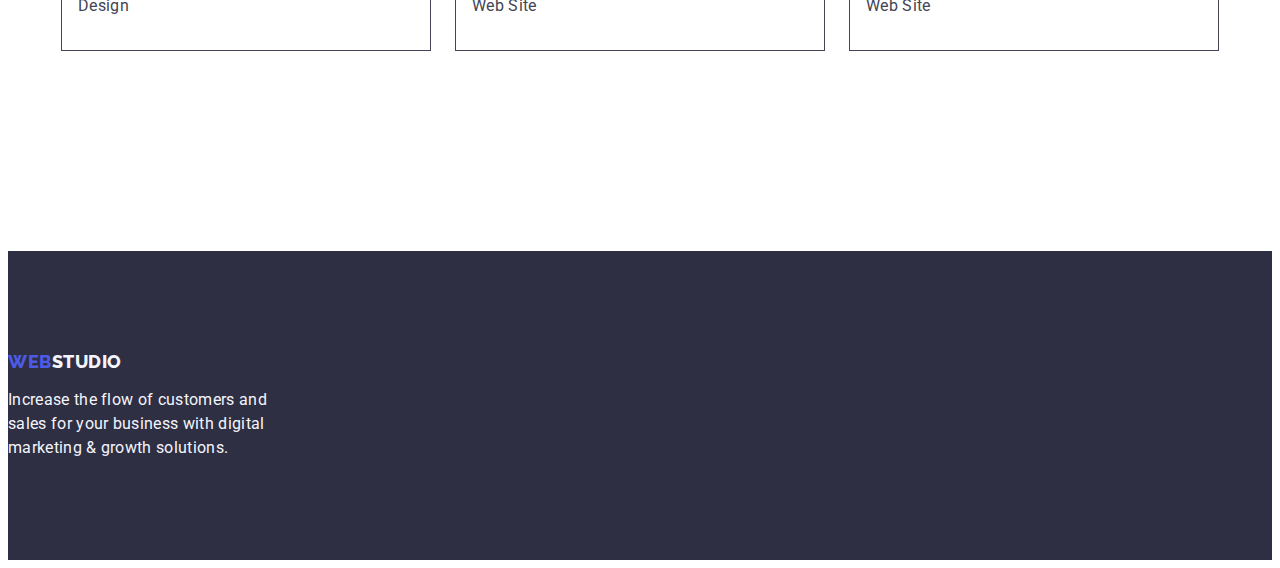
==== commit c7b47b4d: "add product" ====
--- a/portfolio.html
+++ b/portfolio.html
@@ -43,89 +43,114 @@
 
     <main>
         <section class="section">
-            <h1 hidden>Product</h1>
+            <div class="container">
+                <h1 class="visually-hidden">Product</h1>
 
-            <ul class="section-list list">
-                <li><button type="button" class="button-list">All</button></li>
-                <li><button type="button" class="button-list">Web Site</button></li>
-                <li><button type="button" class="button-list">App</button></li>
-                <li><button type="button" class="button-list">Design</button></li>
-                <li><button type="button" class="button-list">Marketing</button></li>
-            </ul>
+                <ul class="section-list list">
+                    <li><button type="button" class="button-list">All</button></li>
+                    <li><button type="button" class="button-list">Web Site</button></li>
+                    <li><button type="button" class="button-list">App</button></li>
+                    <li><button type="button" class="button-list">Design</button></li>
+                    <li><button type="button" class="button-list">Marketing</button></li>
+                </ul>
 
-            <ul class="section-list list">
-                <li>
-                    <a class="portfolio-link link">
-                        <img src="./images/img8.jpg" alt="Banking App Interface Concept" class="img-product" width="360"
-                            height="300">
-                        <h2 class="section-title">Banking App Interface Concept</h2>
-                        <p class="section-text">App</p>
-                    </a>
-                </li>
-                <li>
-                    <a class="portfolio-link link">
-                        <img src="./images/img9.jpg" alt="Cashless Payment" class="img-product" width="360"
-                            height="300">
-                        <h2 class="section-title">Cashless Payment</h2>
-                        <p class="section-text">Marketing</p>
-                    </a>
-                </li>
-                <li>
-                    <a class="product link">
-                        <img src="./images/img10.jpg" alt="Meditation App" class="img-product" width="360" height="300">
-                        <h2 class="section-title">Meditation App</h2>
-                        <p class="section-text">App</p>
-                    </a>
-                </li>
+                <ul class="section-list section-product list">
+                    <li class="product-item">
+                        <a class="portfolio-link link">
+                            <img src="./images/img8.jpg" alt="Banking App Interface Concept" class="img-product"
+                                width="360" height="300">
+                            <div class="product-container">
+                                <h2 class="section-title">Banking App Interface Concept</h2>
+                                <p class="section-text">App</p>
+                            </div>
+                        </a>
+                    </li>
+                    <li class="product-item">
+                        <a class="portfolio-link link">
+                            <img src="./images/img9.jpg" alt="Cashless Payment" class="img-product" width="360"
+                                height="300">
+                            <div class="product-container">
+                                <h2 class="section-title">Cashless Payment</h2>
+                                <p class="section-text">Marketing</p>
+                            </div>
+                        </a>
+                    </li>
+                    <li class="product-item">
+                        <a class="product link">
+                            <img src="./images/img10.jpg" alt="Meditation App" class="img-product" width="360"
+                                height="300">
+                            <div class="product-container">
+                                <h2 class="section-title">Meditation App</h2>
+                                <p class="section-text">App</p>
+                            </div>
+                        </a>
+                    </li>
 
 
-                <li>
-                    <a class="product link">
-                        <img src="./images/img11.jpg" alt="Taxi Service" class="img-product" width="360" height="300">
-                        <h2 class="section-title">Taxi Service</h2>
-                        <p class="section-text">Marketing</p>
-                    </a>
-                </li>
-                <li>
-                    <a class="product link">
-                        <img src="./images/img12.jpg" alt="Screen Illustrations" class="img-product" width="360"
-                            height="300">
-                        <h2 class="section-title">Screen Illustrations</h2>
-                        <p class="section-text">Design</p>
-                    </a>
-                </li>
-                <li>
-                    <a class="product link">
-                        <img src="./images/img13.jpg" alt="Online Courses" class="img-product" width="360" height="300">
-                        <h2 class="section-title">Online Courses</h2>
-                        <p class="section-text">Marketing</p>
-                    </a>
-                </li>
+                    <li class="product-item">
+                        <a class="product link">
+                            <img src="./images/img11.jpg" alt="Taxi Service" class="img-product" width="360"
+                                height="300">
+                            <div class="product-container">
+                                <h2 class="section-title">Taxi Service</h2>
+                                <p class="section-text">Marketing</p>
+                            </div>
+                        </a>
+                    </li>
+                    <li class="product-item">
+                        <a class="product link">
+                            <img src="./images/img12.jpg" alt="Screen Illustrations" class="img-product" width="360"
+                                height="300">
+                            <div class="product-container">
+                                <h2 class="section-title">Screen Illustrations</h2>
+                                <p class="section-text">Design</p>
+                            </div>
+                        </a>
+                    </li>
+                    <li class="product-item">
+                        <a class="product link">
+                            <img src="./images/img13.jpg" alt="Online Courses" class="img-product" width="360"
+                                height="300">
+                            <div class="product-container">
+                                <h2 class="section-title">Online Courses</h2>
+                                <p class="section-text">Marketing</p>
+                            </div>
+                        </a>
+                    </li>
 
 
-                <li>
-                    <a class="product link">
-                        <img src="./images/img14.jpg" alt="Instagram Stories Concept" class="img-product" width="360"
-                            height="300">
-                        <h2 class="section-title">Instagram Stories Concept</h2>
-                        <p class="section-text">Design</p>
-                    </a>
-                </li>
-                <li>
-                    <a class="product link">
-                        <img src="./images/img15.jpg" alt="Organic Food" class="img-product" width="360" height="300">
-                        <h2 class="section-title">Organic Food</h2>
-                        <p class="section-text">Web Site</p>
-                    </a>
-                </li>
-                <li>
-                    <a class="product link">
-                        <img src="./images/img16.jpg" alt="Fresh Coffee" class="img-product" width="360" height="300">
-                        <h2 class="section-title">Fresh Coffee</h2>
-                        <p class="section-text">Web Site</p>
-                    </a>
-                </li>
-            </ul>
+                    <li class="product-item">
+                        <a class="product link">
+                            <img src="./images/img14.jpg" alt="Instagram Stories Concept" class="img-product"
+                                width="360" height="300">
+                            <div class="product-container">
+                                <h2 class="section-title">Instagram Stories Concept</h2>
+                                <p class="section-text">Design</p>
+                            </div>
+                        </a>
+                    </li>
+                    <li class="product-item">
+                        <a class="product link">
+                            <img src="./images/img15.jpg" alt="Organic Food" class="img-product" width="360"
+                                height="300">
+                            <div class="product-container">
+                                <h2 class="section-title">Organic Food</h2>
+                                <p class="section-text">Web Site</p>
+                            </div>
+                        </a>
+                    </li>
+                    <li class="product-item">
+                        <a class="product link">
+                            <img src="./images/img16.jpg" alt="Fresh Coffee" class="img-product" width="360"
+                                height="300">
+                            <div class="product-container">
+                                <h2 class="section-title">Fresh Coffee</h2>
+                                <p class="section-text">Web Site</p>
+                            </div>
+                        </a>
+                    </li>
+                </ul>
+            </div>
         </section>
     </main>
 
--- a/css/styles.css
+++ b/css/styles.css
@@ -4,6 +4,7 @@
     --color-two: #2E2F42;
     --color-portfolio:#434455;
     --color-three: #F4F4FD;
+    --color-button: #E7E9FC;
 }
 
 body {
@@ -50,7 +51,6 @@
 .header-adress-navigation {
     display: flex;
     gap: 40px;
-    padding: 24px 0;
 }
 
 .header-title {
@@ -111,6 +111,7 @@
     letter-spacing: 0.02em;
     color: var(--color-portfolio);
     font-style: normal;
+    padding: 24px 0;
   
 }
 
@@ -151,6 +152,9 @@
 background-color: #FFFFFF;
 width: calc((100% - 72px) / 4);
 border-radius: 0px 0px 4px 4px;
+}
+.our-product {
+width: calc((100% - 48px) / 3);
 }
 
 .main-button {
@@ -307,9 +311,16 @@
 }
 
 /*-----------PORTFOLIO---------*/
-
+.section {
+    padding-top: 96px;
+    padding-bottom: 120px;
+}
 .section-list {
     list-style-type: none;
+    display: flex;
+    justify-content: center;
+    gap: 24px;
+    margin-bottom: 72px;
 }
 
 .button-list {
@@ -322,16 +333,21 @@
     color: var(--color);
     background-color: var(--color-three);
     cursor: pointer;
+    padding: 12px 24px;
+    border: 1px solid var(--color-button);
+    border-radius: 4px;
 }
 
 .button-list:hover {
     color: #FFFFFF;
     background-color: #404BBF;
+    border: 1px solid transparent;
 }
 
 .button-list:focus {
     color: #FFFFFF;
     background-color: #404BBF;
+    border: 1px solid transparent;
 }
 .section-title {
     font-weight: 500;
@@ -346,4 +362,22 @@
     line-height: 1.5;
     letter-spacing: 0.02em;
     color: var(--color-portfolio);
-}+}
+
+.section-product {
+    display: flex;
+    flex-wrap: wrap;
+    column-gap: 24px;
+    row-gap: 48px;
+}
+
+.product-item {
+    width: calc((100% - 48px) / 3);
+}
+
+.product-container {
+    padding: 32px 16px;
+    border: 1px solid var(--color-portfolio);
+    border-top: none;
+    margin-bottom: 8px;
+}
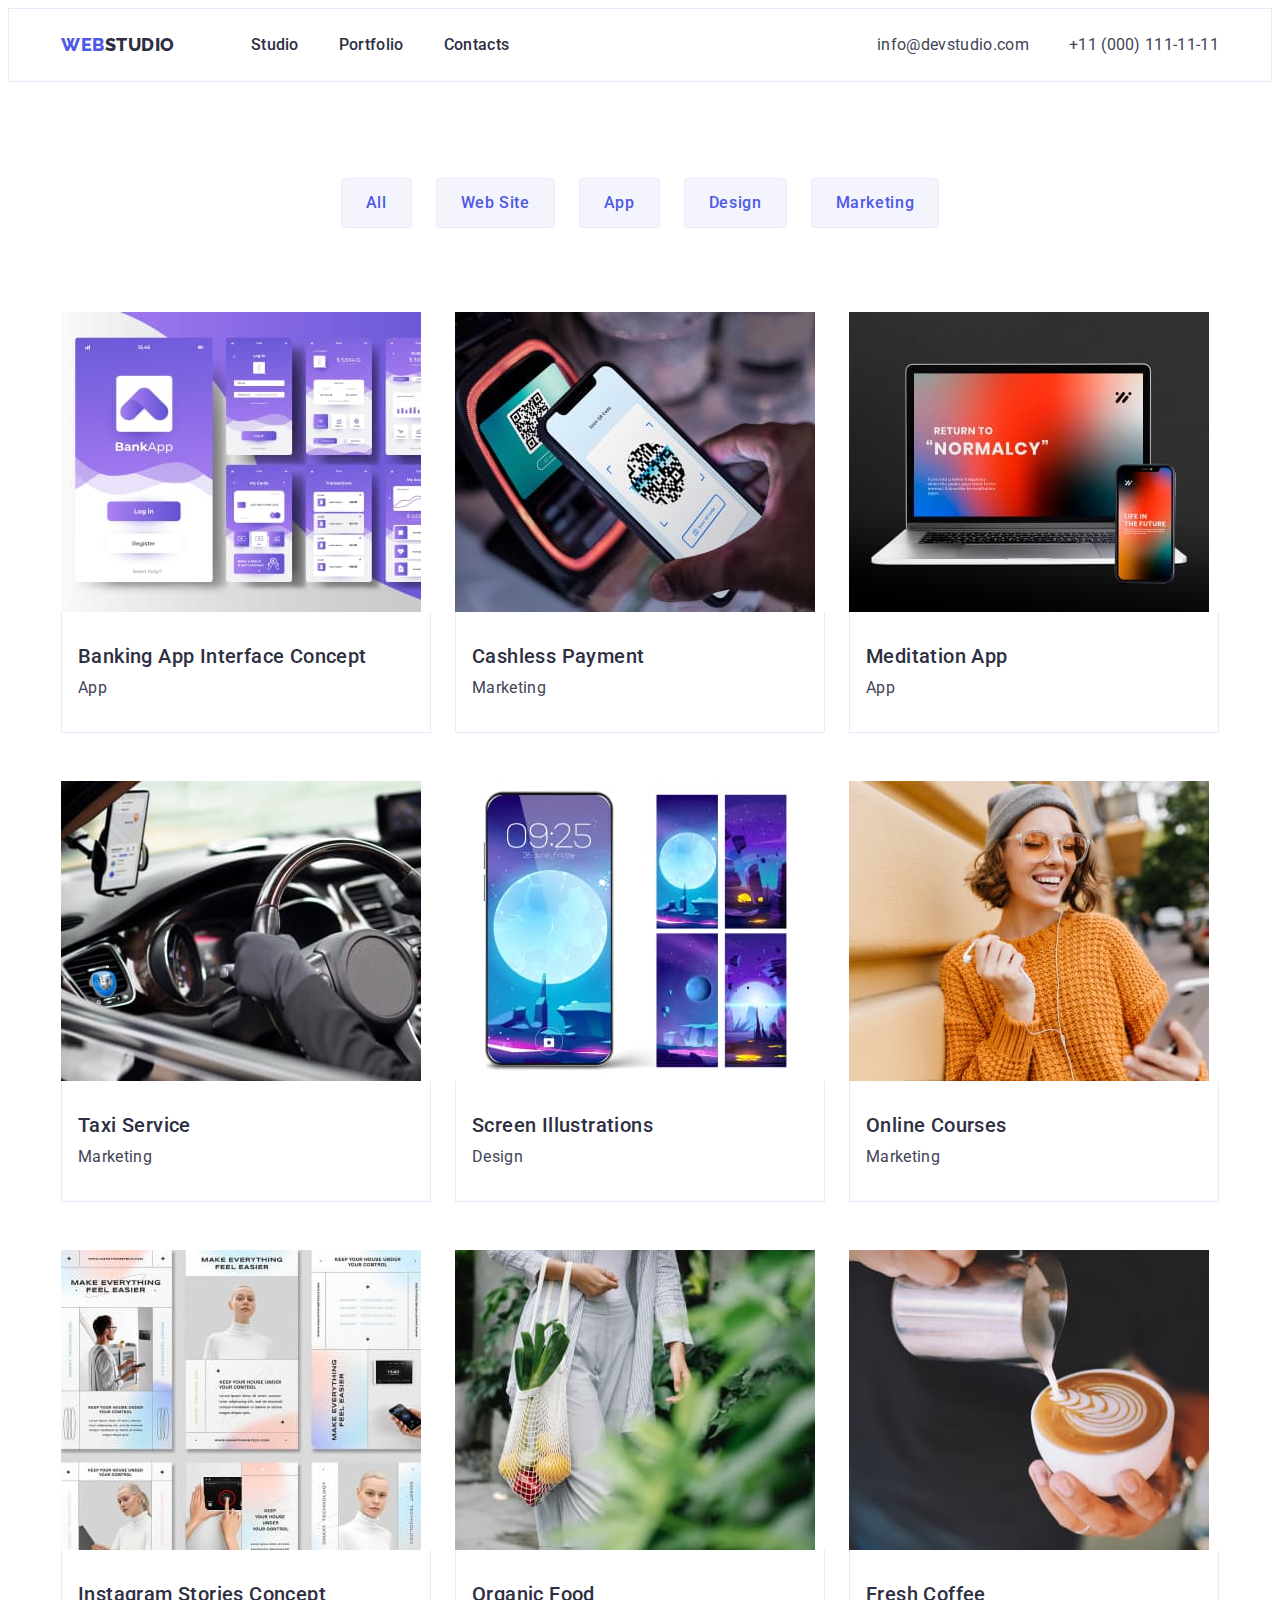
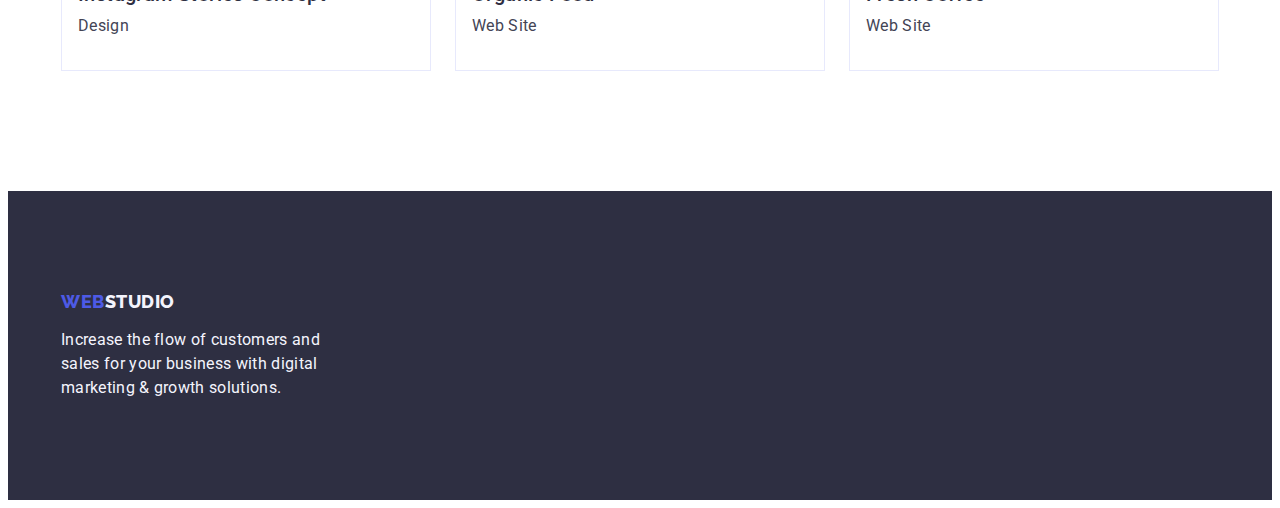
==== commit 067c46c8: "new changes" ====
--- a/portfolio.html
+++ b/portfolio.html
@@ -154,10 +154,12 @@
         </section>
     </main>
 
-    <footer class="footer">
-        <a href="./index.html" class="footer-logo link">Web<span class="span">Studio</span></a>
-        <p class="footer-text">Increase the flow of customers and sales for your business with digital marketing &
-            growth solutions.</p>
+    <footer class="footer link">
+        <div class="container">
+            <a href="./index.html" class="footer-logo link">Web<span class="span">Studio</span></a>
+            <p class="footer-text">Increase the flow of customers and sales for your business with digital marketing &
+                growth solutions.</p>
+        </div>
     </footer>
 </body>
 
--- a/css/styles.css
+++ b/css/styles.css
@@ -55,8 +55,9 @@
 
 .header-title {
     display: flex;
-    flex-grow: 1;
+    /* flex-grow: 1; */
     align-items: center;
+    margin-right: auto;
 }
 .header-container {
     display: flex;
@@ -94,6 +95,7 @@
     font-size: 16px;
     line-height: 1.5;
     letter-spacing: 0.02em;
+    padding: 24px 0;
 }
 
 .header-navigation-item:hover,
@@ -124,16 +126,19 @@
 /*-----------MAIN------------------*/
 
 .section-main {
-    padding: 188px 0;
-}
-.main-container{
+    padding-top: 188px;
+    padding-bottom: 188px;
     background-color: var(--color-two);
-    /* padding: 188px 472px 292px 472px; */
+    margin-bottom: 120px;
+}
+/* .main-container{
+    background-color: var(--color-two);
+    padding: 188px 472px 292px 472px;
     width: 100%;
     max-width: 1440px;
     height: 100%;
     max-height: 600px;
-} 
+}  */
 
 .main {
     font-weight: 700;
@@ -142,9 +147,10 @@
     text-align: center;
     letter-spacing: 0.02em;
     color: var(--background-color);
+    margin: 0 auto;
     margin-bottom: 48px;
     max-width: 496px;
-    max-height: 120px;
+    /* max-height: 120px; */
 
 }
 
@@ -172,7 +178,7 @@
     height: 56px;
     border: none;
     border-radius: 4px;
-   
+   margin: 0 auto;
 }
 
 .main-button:focus {
@@ -193,13 +199,13 @@
 
 }
 
-.section-one {
+/* .section-one {
     padding: 120px 0;
-}
-.section-container {
+} */
+/* .section-container {
     max-width: 1440px;
     width: 100%;
-}
+} */
 
 .visually-hidden {
     position: absolute;
@@ -218,8 +224,8 @@
 .main-one {
     display: flex;
     /* padding: 120px 156px 120px 144px; */
-    max-width: 1128px;
-    width: 100%;
+    /* max-width: 1128px;
+    width: 100%; */
     gap: 24px;
  
 }
@@ -228,7 +234,7 @@
     line-height: 1.5;
     letter-spacing: 0.02em;
     color: var(--color-portfolio);
-    text-align: center;
+    /* text-align: center; */
     
 }
 
@@ -275,6 +281,14 @@
     color: var(--color-two);
     text-align: center;
     margin-bottom: 8px;
+}
+
+.main-text-position {
+    font-size: 16px;
+    line-height: 1.5;
+    letter-spacing: 0.02em;
+    color: var(--color-portfolio);
+    text-align: center;
 }
 
 
@@ -320,7 +334,7 @@
     display: flex;
     justify-content: center;
     gap: 24px;
-    margin-bottom: 72px;
+    /* margin-bottom: 72px; */
 }
 
 .button-list {
@@ -336,6 +350,7 @@
     padding: 12px 24px;
     border: 1px solid var(--color-button);
     border-radius: 4px;
+    margin-bottom: 84px;
 }
 
 .button-list:hover {
@@ -355,6 +370,7 @@
     line-height: 1.2;
     letter-spacing: 0.02em;
     color: var(--color-two);
+    margin-bottom: 8px;
 }
 
 .section-text {
@@ -377,7 +393,8 @@
 
 .product-container {
     padding: 32px 16px;
-    border: 1px solid var(--color-portfolio);
+    border: 1px solid var(--color-button);
     border-top: none;
-    margin-bottom: 8px;
-}
+}
+
+
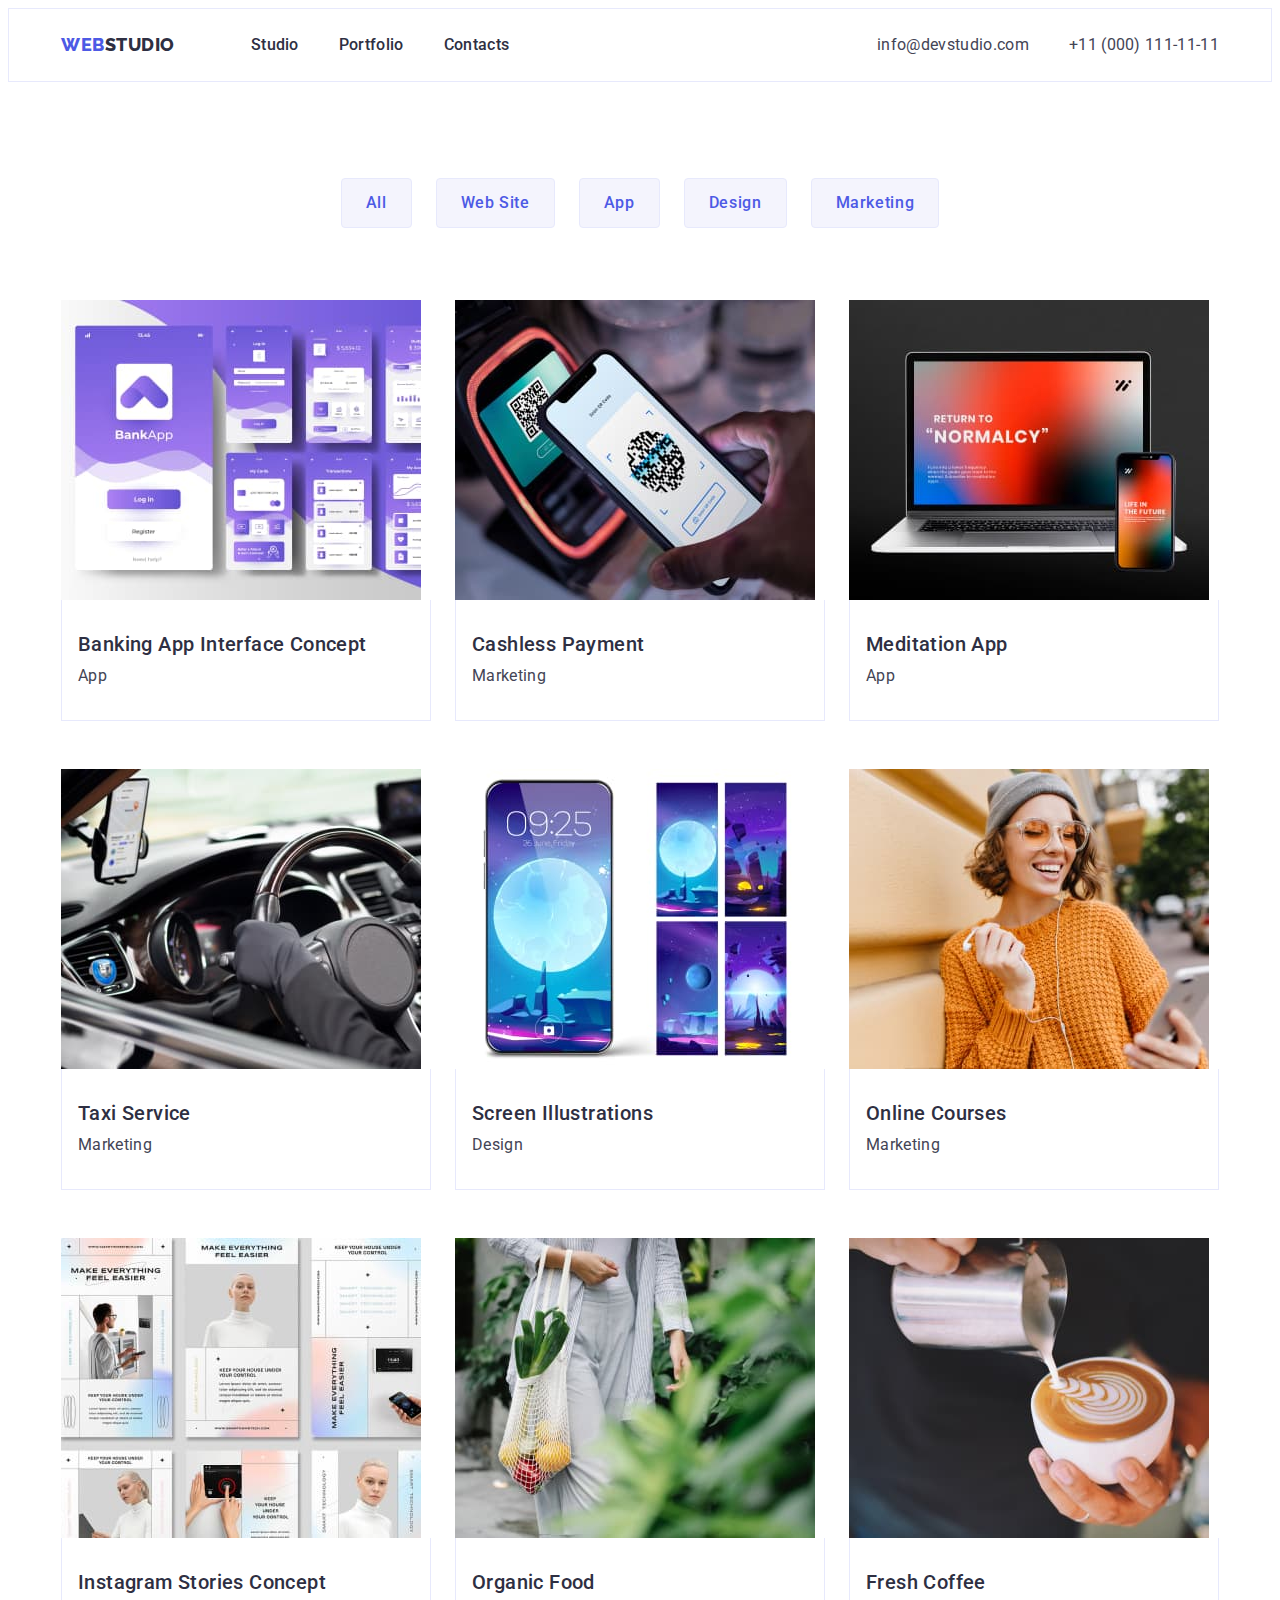
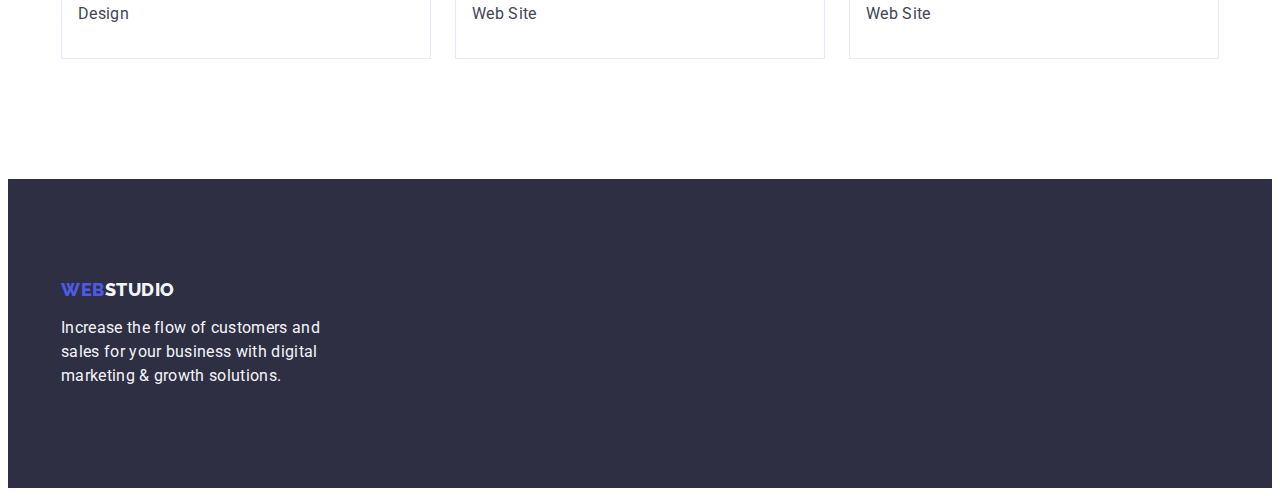
==== commit 6c049b19: "change section" ====
--- a/portfolio.html
+++ b/portfolio.html
@@ -42,7 +42,7 @@
     </header>
 
     <main>
-        <section class="section">
+        <section class="section-portfolio">
             <div class="container">
                 <h1 class="visually-hidden">Product</h1>
 
@@ -54,7 +54,7 @@
                     <li><button type="button" class="button-list">Marketing</button></li>
                 </ul>
 
-                <ul class="section-list section-product list">
+                <ul class="section-product list">
                     <li class="product-item">
                         <a class="portfolio-link link">
                             <img src="./images/img8.jpg" alt="Banking App Interface Concept" class="img-product"
--- a/css/styles.css
+++ b/css/styles.css
@@ -129,7 +129,7 @@
     padding-top: 188px;
     padding-bottom: 188px;
     background-color: var(--color-two);
-    margin-bottom: 120px;
+    /* margin-bottom: 120px; */
 }
 /* .main-container{
     background-color: var(--color-two);
@@ -199,9 +199,11 @@
 
 }
 
-/* .section-one {
-    padding: 120px 0;
-} */
+.section {
+    padding-top: 120px;
+    padding-bottom: 120px;
+    }
+
 /* .section-container {
     max-width: 1440px;
     width: 100%;
@@ -223,11 +225,7 @@
 
 .main-one {
     display: flex;
-    /* padding: 120px 156px 120px 144px; */
-    /* max-width: 1128px;
-    width: 100%; */
     gap: 24px;
- 
 }
 .main-text {
     font-size: 16px;
@@ -325,7 +323,7 @@
 }
 
 /*-----------PORTFOLIO---------*/
-.section {
+.section-portfolio {
     padding-top: 96px;
     padding-bottom: 120px;
 }
@@ -334,7 +332,7 @@
     display: flex;
     justify-content: center;
     gap: 24px;
-    /* margin-bottom: 72px; */
+    margin-bottom: 72px;
 }
 
 .button-list {
@@ -350,7 +348,6 @@
     padding: 12px 24px;
     border: 1px solid var(--color-button);
     border-radius: 4px;
-    margin-bottom: 84px;
 }
 
 .button-list:hover {
